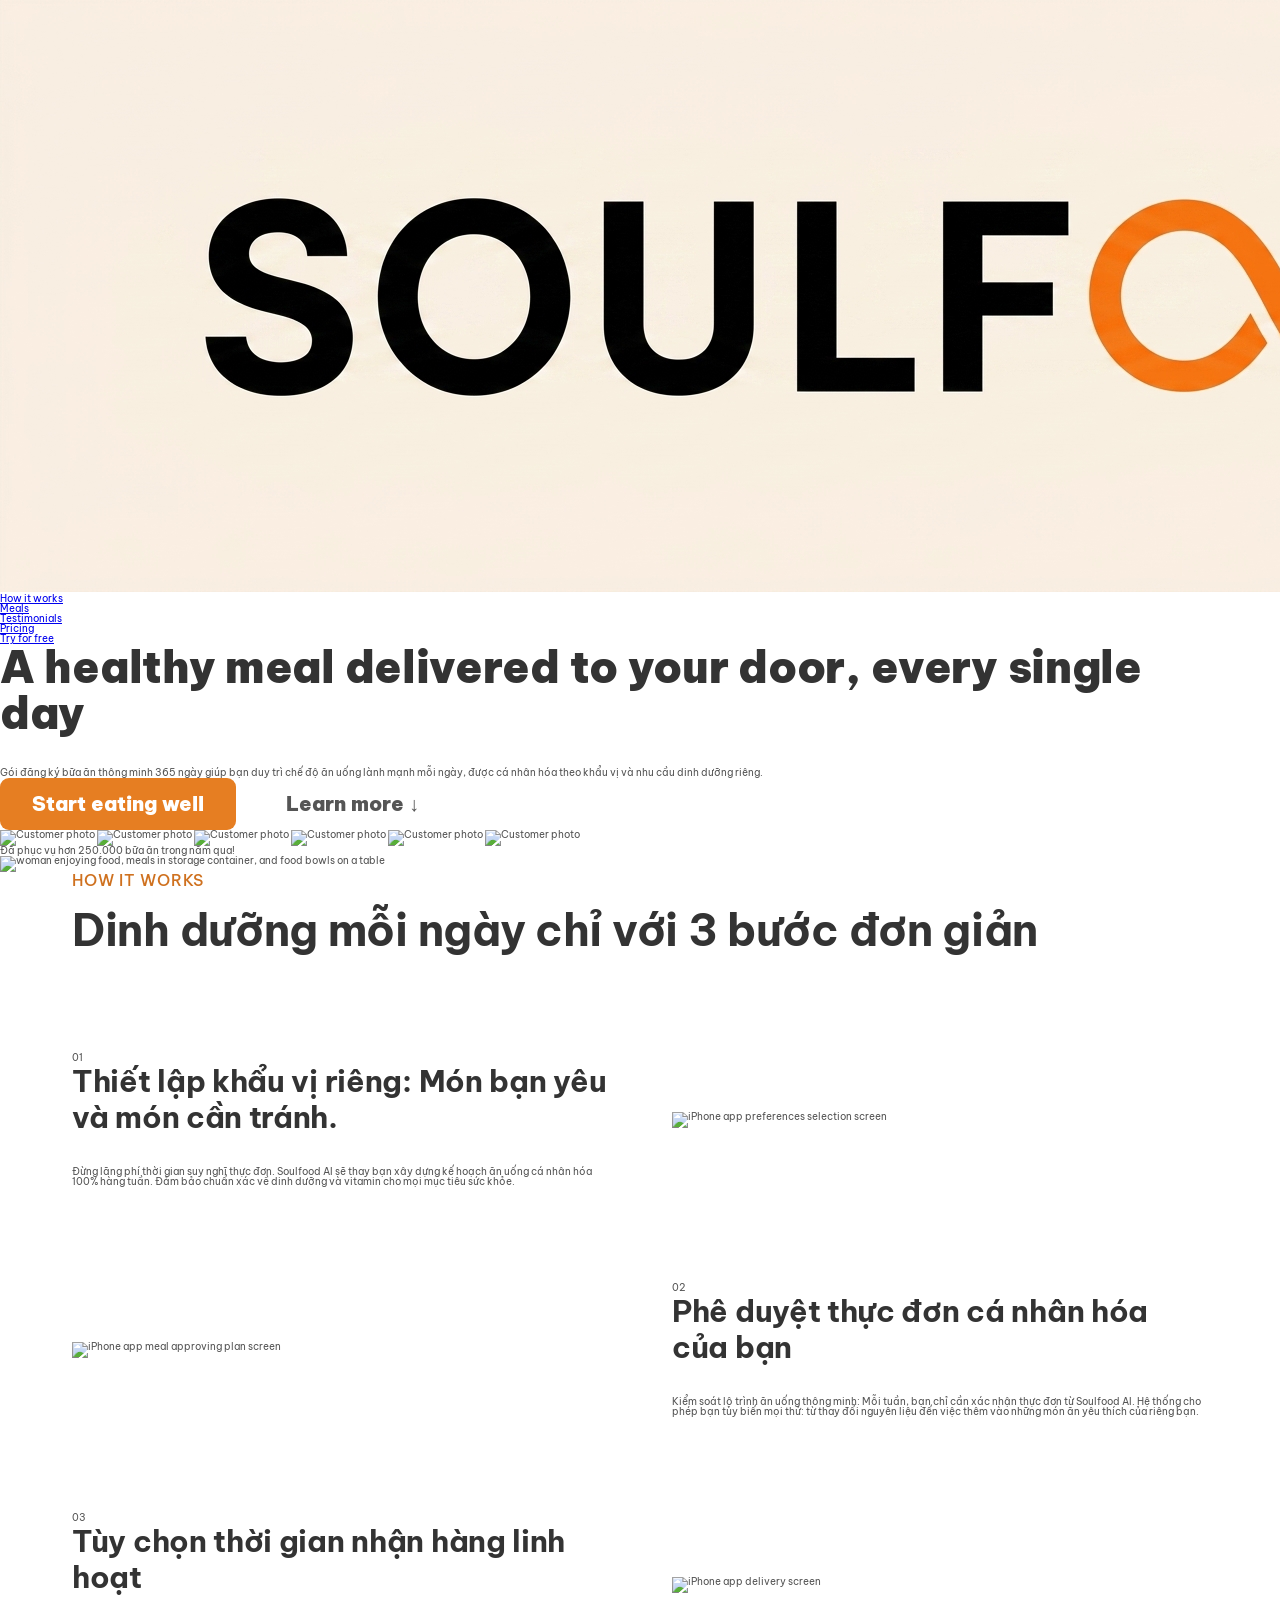
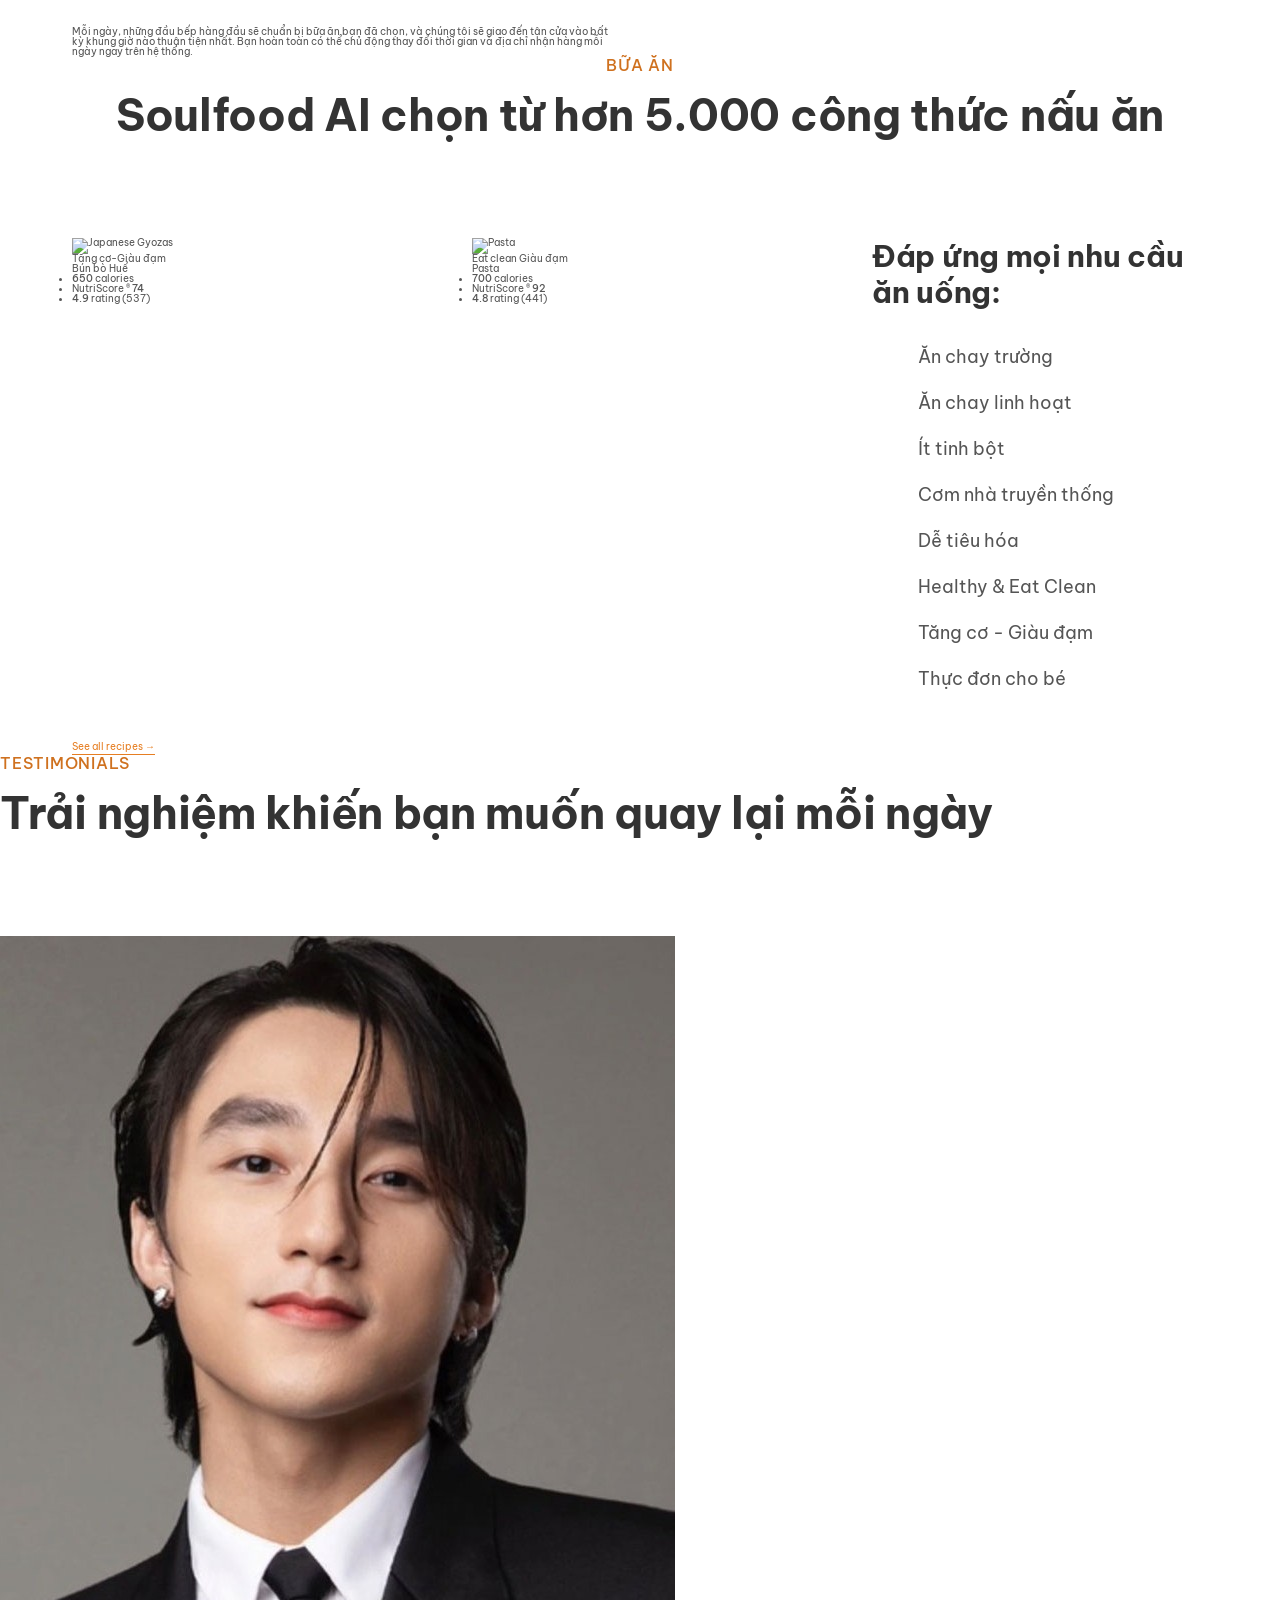
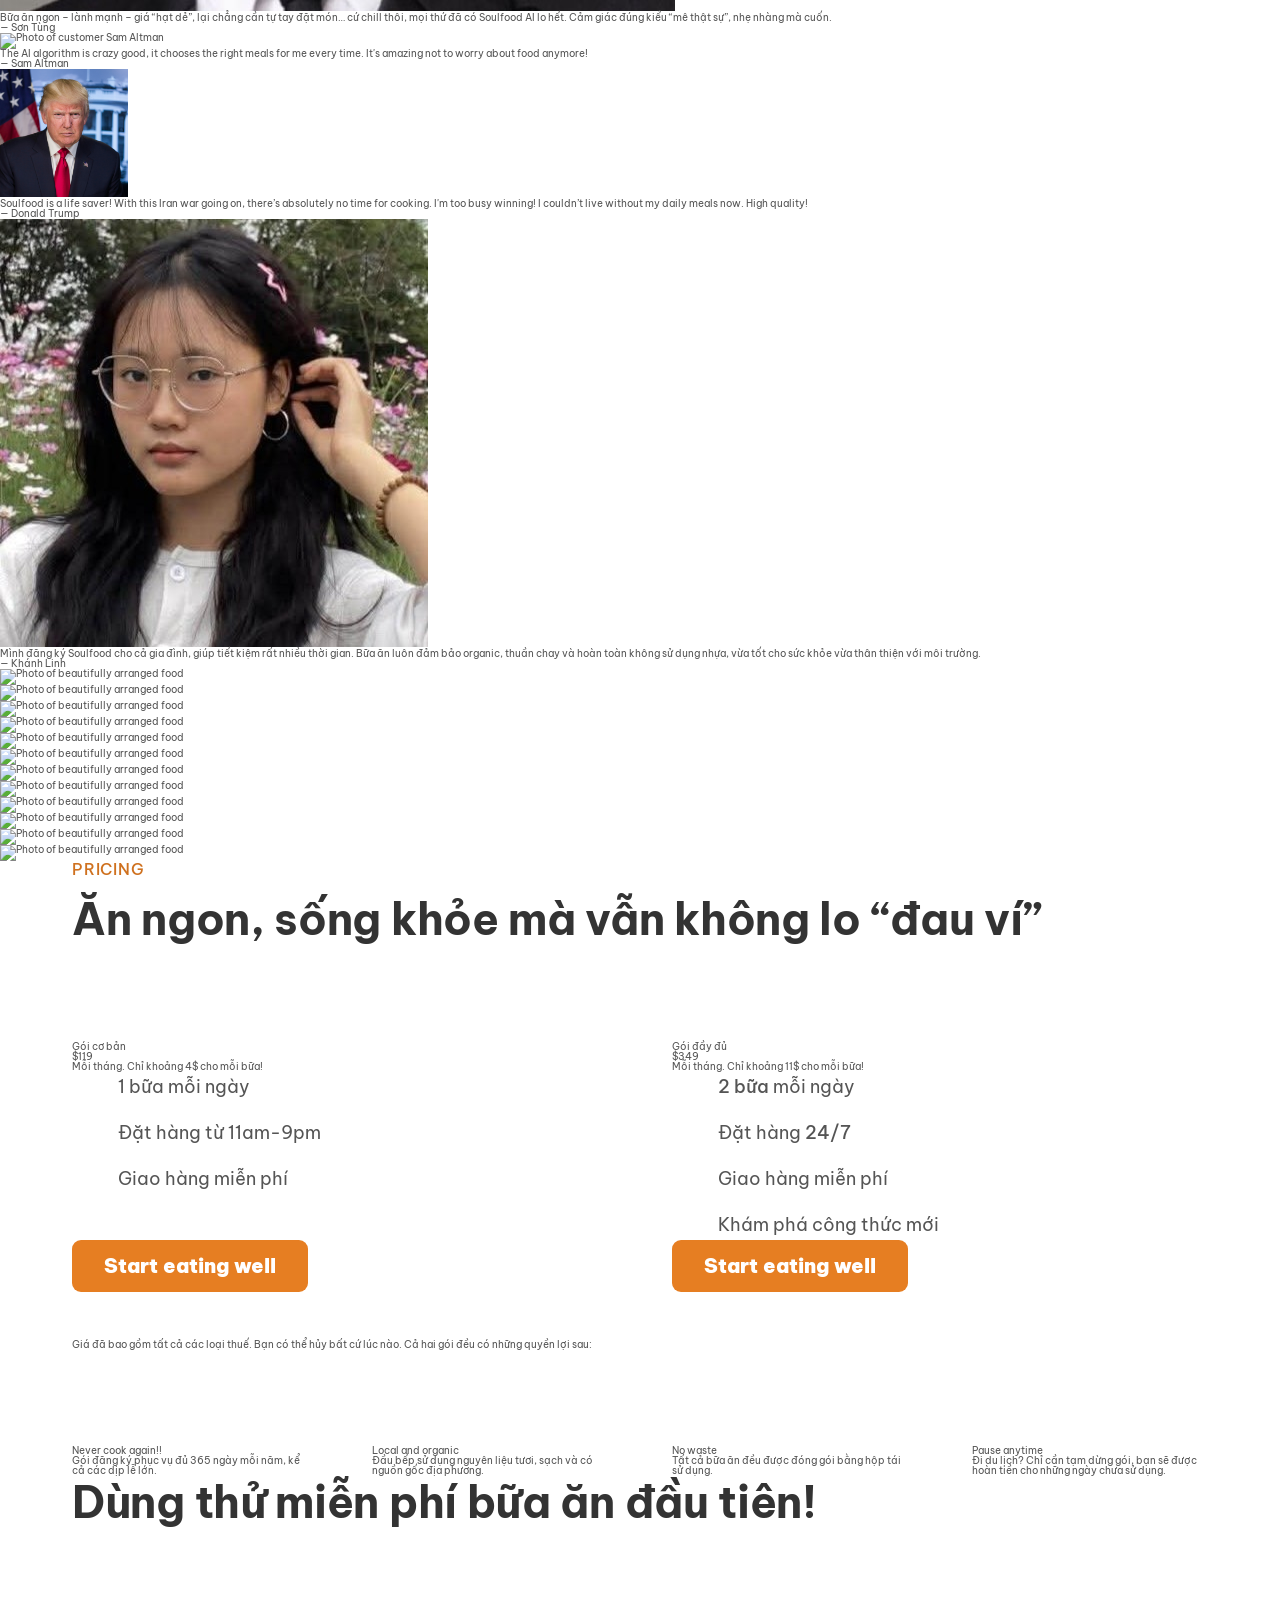
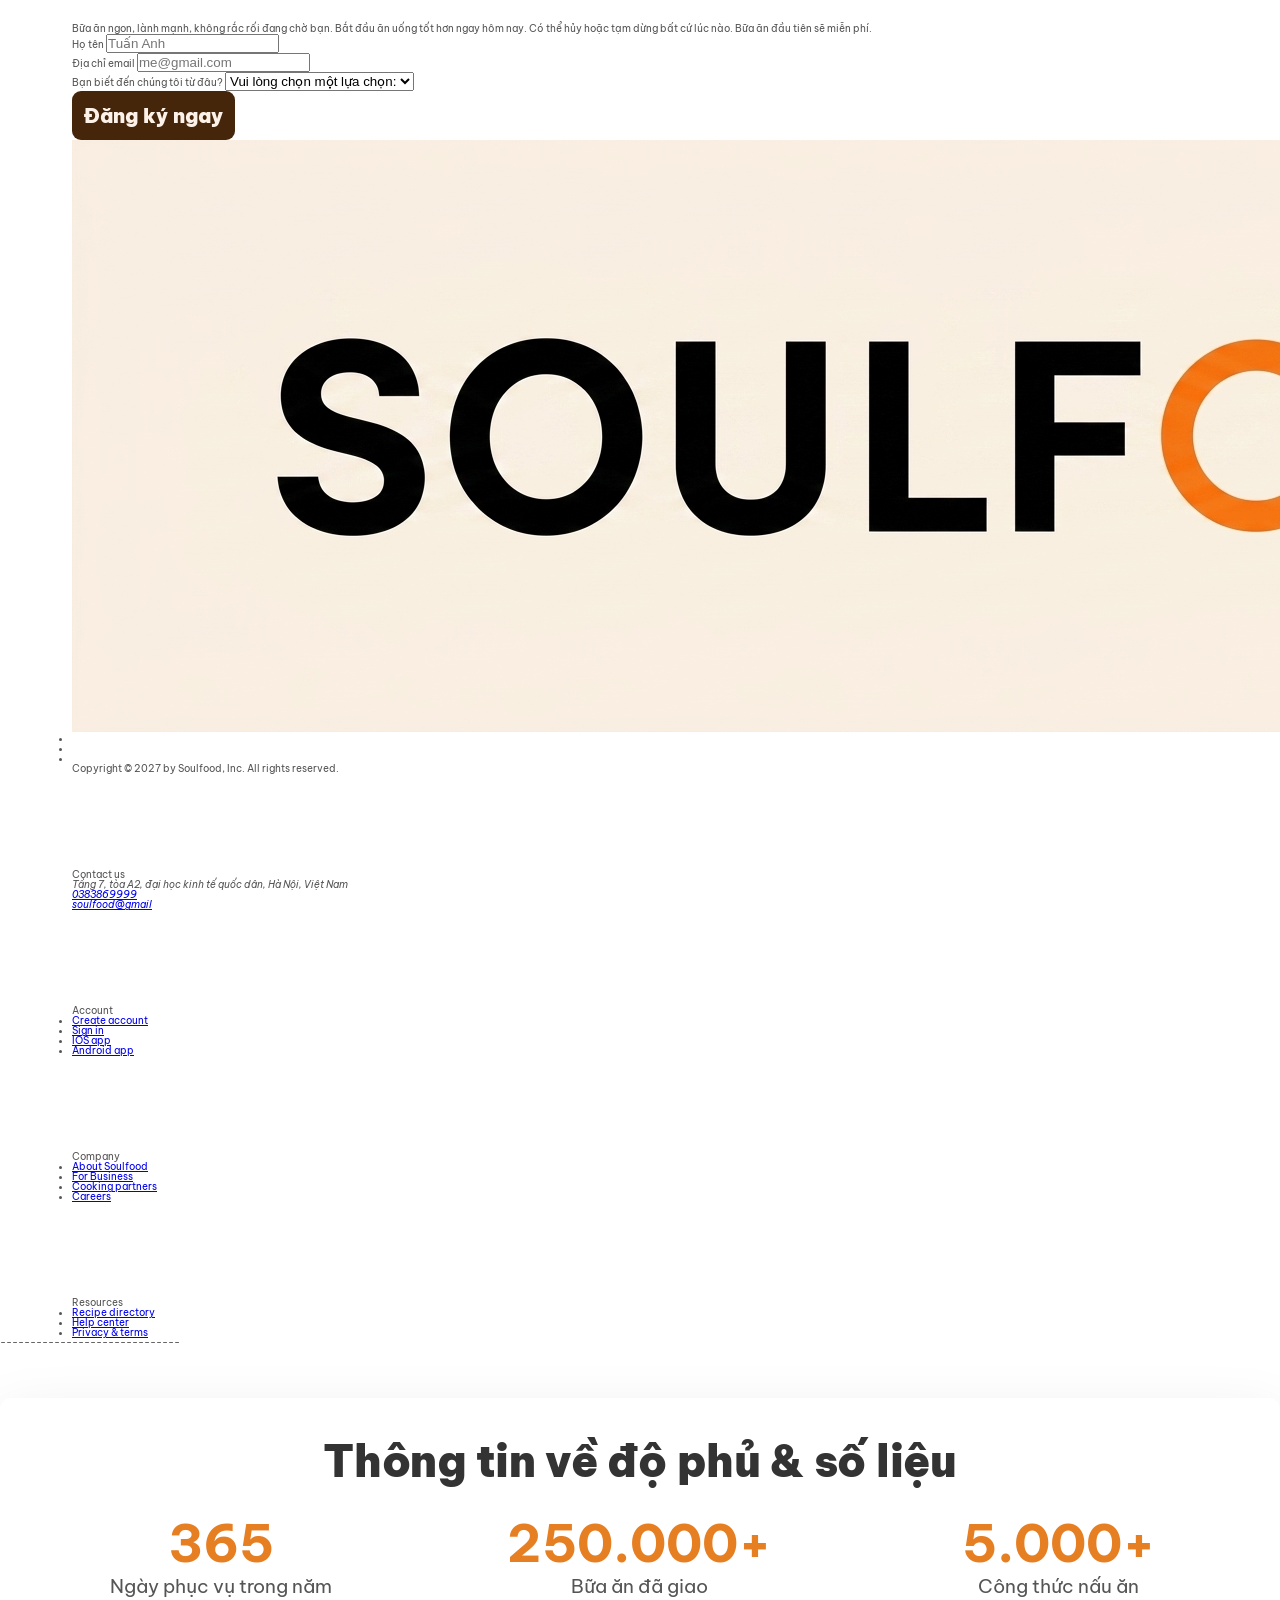
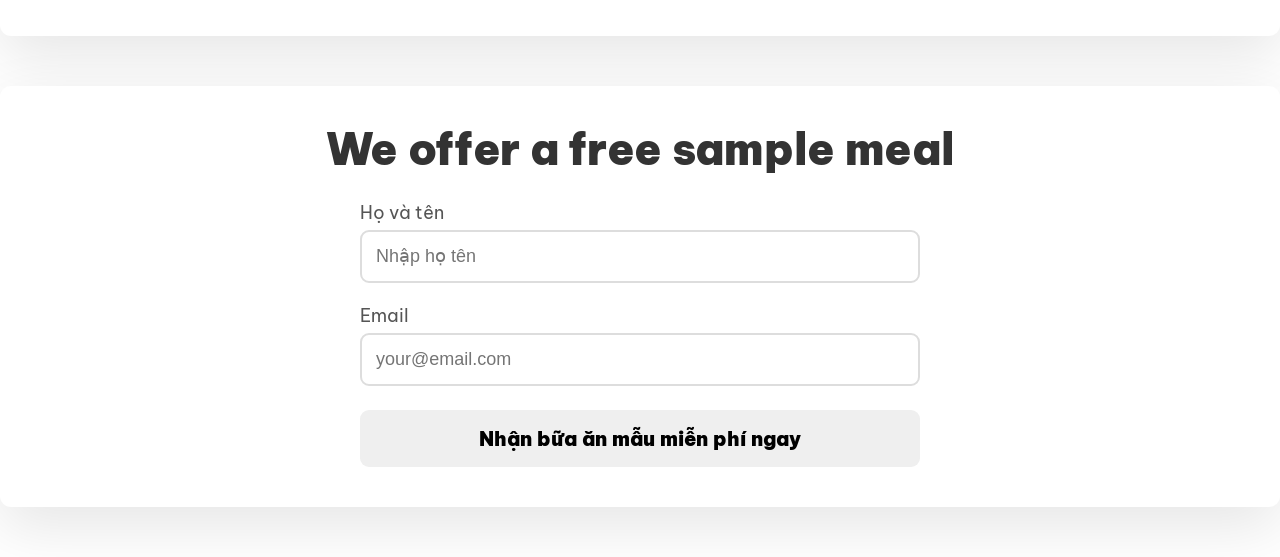
==== index.html @ 797ce605 "chỉnh lại" ====
<!doctype html>
<html lang="vi">
  <head>
    <meta charset="UTF-8" />
    <meta http-equiv="X-UA-Compatible" content="IE=edge" />
    <meta
      name="description"
      content="Soulfood is an AI-powered food subscription that will make you eat healthy again, 365 days per year. It's tailored to your personal tastes and nutritional needs."
    />
    <!-- Always include this line of code!!! -->
    <meta name="viewport" content="width=device-width, initial-scale=1.0" />
    <link rel="icon" href="img/favicon.png" />
    <link rel="apple-touch-icon" href="img/apple-touch-icon.png" />
    <link rel="manifest" href="manifest.webmanifest" />
    <link rel="preconnect" href="https://fonts.gstatic.com" />
    <link
      href="https://fonts.googleapis.com/css2?family=Be+Vietnam+Pro:wght@400;500;600;700&display=swap"
      rel="stylesheet"
    />
    <link rel="stylesheet" href="css/style.css" />
    <link rel="stylesheet" href="css/general.css" />
    <link rel="stylesheet" href="css/queries.css" />
    <script
      type="module"
      src="https://unpkg.com/ionicons@5.4.0/dist/ionicons/ionicons.esm.js"
    ></script>
    <script
      nomodule=""
      src="https://unpkg.com/ionicons@5.4.0/dist/ionicons/ionicons.js"
    ></script>
    <script
      defer
      src="https://unpkg.com/smoothscroll-polyfill@0.4.4/dist/smoothscroll.min.js"
    ></script>
    <script defer src="js/script.js"></script>
    <title>SoulFood</title>
  </head>
  <body>
    <header class="header">
      <a href="#">
        <img class="logo" alt="Soulfood logo" src="img/soulfood.png" />
      </a>
      <nav class="main-nav">
        <ul class="main-nav-list">
          <li><a class="main-nav-link" href="#how">How it works</a></li>
          <li><a class="main-nav-link" href="#meals">Meals</a></li>
          <li>
            <a class="main-nav-link" href="#testimonials">Testimonials</a>
          </li>
          <li><a class="main-nav-link" href="#pricing">Pricing</a></li>
          <li><a class="main-nav-link nav-cta" href="#cta">Try for free</a></li>
        </ul>
      </nav>
      <button class="btn-mobile-nav">
        <ion-icon class="icon-mobile-nav" name="menu-outline"></ion-icon>
        <ion-icon class="icon-mobile-nav" name="close-outline"></ion-icon>
      </button>
    </header>
    <main>
      <section class="section-hero">
        <div class="hero">
          <div class="hero-text-box">
            <h1 class="heading-primary">
              A healthy meal delivered to your door, every single day
            </h1>
            <p class="hero-description">
              Gói đăng ký bữa ăn thông minh 365 ngày giúp bạn duy trì chế độ ăn
              uống lành mạnh mỗi ngày, được cá nhân hóa theo khẩu vị và nhu cầu
              dinh dưỡng riêng.
            </p>
            <a href="#cta" class="btn btn--full margin-right-sm"
              >Start eating well</a
            >
            <a href="#how" class="btn btn--outline">Learn more &darr;</a>
            <div class="delivered-meals">
              <div class="delivered-imgs">
                <img src="img/customers/customer-1.jpg" alt="Customer photo" />
                <img src="img/customers/customer-2.jpg" alt="Customer photo" />
                <img src="img/customers/customer-3.jpg" alt="Customer photo" />
                <img src="img/customers/customer-4.jpg" alt="Customer photo" />
                <img src="img/customers/customer-5.jpg" alt="Customer photo" />
                <img src="img/customers/customer-6.jpg" alt="Customer photo" />
              </div>
              <p class="delivered-text">
                Đã phục vụ hơn <span>250.000</span> bữa ăn trong năm qua!
              </p>
            </div>
          </div>
          <div class="hero-image-box">
            <img
              src="img/hero.png"
              class="hero-img"
              alt="woman enjoying food, meals in storage container, and food bowls on a table"
            />
          </div>
        </div>
      </section>
      <section class="section-how" id="how">
        <div class="container">
          <span class="subheading">How it works</span>
          <h2 class="heading-secondary">
            Dinh dưỡng mỗi ngày chỉ với 3 bước đơn giản
          </h2>
        </div>
        <div class="container grid grid--2-cols grid--center-v">
          <!-- STEP 01 -->
          <div class="step-text-box">
            <p class="step-number">01</p>
            <h3 class="heading-tertiary">
              Thiết lập khẩu vị riêng: Món bạn yêu và món cần tránh.
            </h3>
            <p class="step-description">
              Đừng lãng phí thời gian suy nghĩ thực đơn. Soulfood AI sẽ thay bạn
              xây dựng kế hoạch ăn uống cá nhân hóa 100% hàng tuần. Đảm bảo
              chuẩn xác về dinh dưỡng và vitamin cho mọi mục tiêu sức khỏe.
            </p>
          </div>
          <div class="step-img-box">
            <img
              src="img/app/app-screen-1.png"
              class="step-img"
              alt="iPhone app
            preferences selection screen"
            />
          </div>
          <!-- STEP 02 -->
          <div class="step-img-box">
            <img
              src="img/app/app-screen-2.png"
              class="step-img"
              alt="iPhone app
            meal approving plan screen"
            />
          </div>
          <div class="step-text-box">
            <p class="step-number">02</p>
            <h3 class="heading-tertiary">
              Phê duyệt thực đơn cá nhân hóa của bạn
            </h3>
            <p class="step-description">
              Kiểm soát lộ trình ăn uống thông minh: Mỗi tuần, bạn chỉ cần xác
              nhận thực đơn từ Soulfood AI. Hệ thống cho phép bạn tùy biến mọi
              thứ: từ thay đổi nguyên liệu đến việc thêm vào những món ăn yêu
              thích của riêng bạn.
            </p>
          </div>
          <!-- STEP 03 -->
          <div class="step-text-box">
            <p class="step-number">03</p>
            <h3 class="heading-tertiary">
              Tùy chọn thời gian nhận hàng linh hoạt
            </h3>
            <p class="step-description">
              Mỗi ngày, những đầu bếp hàng đầu sẽ chuẩn bị bữa ăn bạn đã chọn,
              và chúng tôi sẽ giao đến tận cửa vào bất kỳ khung giờ nào thuận
              tiện nhất. Bạn hoàn toàn có thể chủ động thay đổi thời gian và địa
              chỉ nhận hàng mỗi ngày ngay trên hệ thống.
            </p>
          </div>
          <div class="step-img-box">
            <img
              src="img/app/app-screen-3.png"
              class="step-img"
              alt="iPhone app
            delivery screen"
            />
          </div>
        </div>
      </section>
      <section class="section-meals" id="meals">
        <div class="container center-text">
          <span class="subheading">Bữa ăn</span>
          <h2 class="heading-secondary">
            Soulfood AI chọn từ hơn 5.000 công thức nấu ăn
          </h2>
        </div>
        <div class="container grid grid--3-cols margin-bottom-md">
          <div class="meal">
            <img
              src="img/meals/meal-1.jpg"
              class="meal-img"
              alt="Japanese Gyozas"
              width="700"
            />
            <div class="meal-content">
              <div class="meal-tags">
                <span class="tag tag--vegetarian">Tăng cơ-Giàu đạm</span>
              </div>
              <p class="meal-title">Bún bò Huế</p>
              <ul class="meal-attributes">
                <li class="meal-attribute">
                  <ion-icon class="meal-icon" name="flame-outline"></ion-icon>
                  <span><strong>650</strong> calories</span>
                </li>
                <li class="meal-attribute">
                  <ion-icon
                    class="meal-icon"
                    name="restaurant-outline"
                  ></ion-icon>
                  <span>NutriScore &reg; <strong>74</strong></span>
                </li>
                <li class="meal-attribute">
                  <ion-icon class="meal-icon" name="star-outline"></ion-icon>
                  <span><strong>4.9</strong> rating (537)</span>
                </li>
              </ul>
            </div>
          </div>
          <div class="meal">
            <img src="img/meals/meal-2.jpg" class="meal-img" alt="Pasta" />
            <div class="meal-content">
              <div class="meal-tags">
                <span class="tag tag--vegan">Eat clean</span>
                <span class="tag tag--paleo">Giàu đạm</span>
              </div>
              <p class="meal-title">Pasta</p>
              <ul class="meal-attributes">
                <li class="meal-attribute">
                  <ion-icon class="meal-icon" name="flame-outline"></ion-icon>
                  <span><strong>700</strong> calories</span>
                </li>
                <li class="meal-attribute">
                  <ion-icon
                    class="meal-icon"
                    name="restaurant-outline"
                  ></ion-icon>
                  <span>NutriScore &reg; <strong>92</strong></span>
                </li>
                <li class="meal-attribute">
                  <ion-icon class="meal-icon" name="star-outline"></ion-icon>
                  <span><strong>4.8</strong> rating (441)</span>
                </li>
              </ul>
            </div>
          </div>
          <div class="diets">
            <h3 class="heading-tertiary">Đáp ứng mọi nhu cầu ăn uống:</h3>
            <ul class="list">
              <li class="list-item">
                <ion-icon class="list-icon" name="checkmark-outline"></ion-icon>
                <span>Ăn chay trường</span>
              </li>
              <li class="list-item">
                <ion-icon class="list-icon" name="checkmark-outline"></ion-icon>
                <span>Ăn chay linh hoạt</span>
              </li>
              <li class="list-item">
                <ion-icon class="list-icon" name="checkmark-outline"></ion-icon>
                <span>Ít tinh bột</span>
              </li>
              <li class="list-item">
                <ion-icon class="list-icon" name="checkmark-outline"></ion-icon>
                <span>Cơm nhà truyền thống</span>
              </li>
              <li class="list-item">
                <ion-icon class="list-icon" name="checkmark-outline"></ion-icon>
                <span>Dễ tiêu hóa</span>
              </li>
              <li class="list-item">
                <ion-icon class="list-icon" name="checkmark-outline"></ion-icon>
                <span>Healthy & Eat Clean</span>
              </li>
              <li class="list-item">
                <ion-icon class="list-icon" name="checkmark-outline"></ion-icon>
                <span>Tăng cơ - Giàu đạm</span>
              </li>
              <li class="list-item">
                <ion-icon class="list-icon" name="checkmark-outline"></ion-icon>
                <span>Thực đơn cho bé</span>
              </li>
            </ul>
          </div>
        </div>
        <div class="container all-recipes">
          <a href="#" class="link">See all recipes &rarr;</a>
        </div>
      </section>
      <section class="section-testimonials" id="testimonials">
        <div class="testimonials-container">
          <span class="subheading">Testimonials</span>
          <h2 class="heading-secondary">
            Trải nghiệm khiến bạn muốn quay lại mỗi ngày
          </h2>
          <div class="testimonials">
            <figure class="testimonial">
              <img
                class="testimonial-img"
                alt="Photo of customer Son Tung"
                src="img/customers/sontung.jpg"
              />
              <blockquote class="testimonial-text">
                Bữa ăn ngon – lành mạnh – giá “hạt dẻ”, lại chẳng cần tự tay đặt
                món… cứ chill thôi, mọi thứ đã có Soulfood AI lo hết. Cảm giác
                đúng kiểu “mê thật sự”, nhẹ nhàng mà cuốn.
              </blockquote>
              <p class="testimonial-name">&mdash; Sơn Tùng</p>
            </figure>
            <figure class="testimonial">
              <img
                class="testimonial-img"
                alt="Photo of customer Sam Altman"
                src="img/customers/sam.jpg"
              />
              <blockquote class="testimonial-text">
                The AI algorithm is crazy good, it chooses the right meals for
                me every time. It's amazing not to worry about food anymore!
              </blockquote>
              <p class="testimonial-name">&mdash; Sam Altman</p>
            </figure>
            <figure class="testimonial">
              <img
                class="testimonial-img"
                alt="Photo of customer Donald Trump"
                src="img/customers/trump.jpg"
                width="128"
              />
              <blockquote class="testimonial-text">
                Soulfood is a life saver! With this Iran war going on, there’s
                absolutely no time for cooking. I'm too busy winning! I couldn’t
                live without my daily meals now. High quality!
              </blockquote>
              <p class="testimonial-name">&mdash; Donald Trump</p>
            </figure>
            <figure class="testimonial">
              <img
                class="testimonial-img"
                alt="Photo of customer Khanh Linh"
                src="img/customers/khanhlinh.jpg"
              />
              <blockquote class="testimonial-text">
                Mình đăng ký Soulfood cho cả gia đình, giúp tiết kiệm rất nhiều
                thời gian. Bữa ăn luôn đảm bảo organic, thuần chay và hoàn toàn
                không sử dụng nhựa, vừa tốt cho sức khỏe vừa thân thiện với môi
                trường.
              </blockquote>
              <p class="testimonial-name">&mdash; Khánh Linh</p>
            </figure>
          </div>
        </div>
        <div class="gallery">
          <figure class="gallery-item">
            <img
              src="img/gallery/gallery-1.jpg"
              alt="Photo of beautifully
            arranged food"
            />
            <!-- <figcaption>Caption</figcaption> -->
          </figure>
          <figure class="gallery-item">
            <img
              src="img/gallery/gallery-2.jpg"
              alt="Photo of beautifully
            arranged food"
            />
          </figure>
          <figure class="gallery-item">
            <img
              src="img/gallery/gallery-3.jpg"
              alt="Photo of beautifully
            arranged food"
            />
          </figure>
          <figure class="gallery-item">
            <img
              src="img/gallery/gallery-4.jpg"
              alt="Photo of beautifully
            arranged food"
            />
          </figure>
          <figure class="gallery-item">
            <img
              src="img/gallery/gallery-5.jpg"
              alt="Photo of beautifully
            arranged food"
            />
          </figure>
          <figure class="gallery-item">
            <img
              src="img/gallery/gallery-6.jpg"
              alt="Photo of beautifully
            arranged food"
            />
          </figure>
          <figure class="gallery-item">
            <img
              src="img/gallery/gallery-7.jpg"
              alt="Photo of beautifully
            arranged food"
            />
          </figure>
          <figure class="gallery-item">
            <img
              src="img/gallery/gallery-8.jpg"
              alt="Photo of beautifully
            arranged food"
            />
          </figure>
          <figure class="gallery-item">
            <img
              src="img/gallery/gallery-9.jpg"
              alt="Photo of beautifully
            arranged food"
            />
          </figure>
          <figure class="gallery-item">
            <img
              src="img/gallery/gallery-10.jpg"
              alt="Photo of beautifully
            arranged food"
            />
          </figure>
          <figure class="gallery-item">
            <img
              src="img/gallery/gallery-11.jpg"
              alt="Photo of beautifully
            arranged food"
            />
          </figure>
          <figure class="gallery-item">
            <img
              src="img/gallery/gallery-12.jpg"
              alt="Photo of beautifully
            arranged food"
            />
          </figure>
        </div>
      </section>
      <section class="section-pricing" id="pricing">
        <div class="container">
          <span class="subheading">Pricing</span>
          <h2 class="heading-secondary">
            Ăn ngon, sống khỏe mà vẫn không lo “đau ví”
          </h2>
        </div>
        <div class="container grid grid--2-cols margin-bottom-md">
          <div class="pricing-plan pricing-plan--starter">
            <header class="plan-header">
              <p class="plan-name">Gói cơ bản</p>
              <p class="plan-price"><span>$</span>119</p>
              <p class="plan-text">Mỗi tháng. Chỉ khoảng 4$ cho mỗi bữa!</p>
            </header>
            <ul class="list">
              <li class="list-item">
                <ion-icon class="list-icon" name="checkmark-outline"></ion-icon>
                <span>1 bữa mỗi ngày</span>
              </li>
              <li class="list-item">
                <ion-icon class="list-icon" name="checkmark-outline"></ion-icon>
                <span>Đặt hàng từ 11am-9pm </span>
              </li>
              <li class="list-item">
                <ion-icon class="list-icon" name="checkmark-outline"></ion-icon>
                <span>Giao hàng miễn phí</span>
              </li>
              <li class="list-item">
                <ion-icon class="list-icon" name="close-outline"></ion-icon>
              </li>
            </ul>
            <div class="plan-sing-up">
              <a href="javascript:void(0)" class="btn btn--full btn-pricing">Start eating well</a>
            </div>
          </div>
          <div class="pricing-plan pricing-plan--complete">
            <header class="plan-header">
              <p class="plan-name">Gói đầy đủ</p>
              <p class="plan-price"><span>$</span>349</p>
              <p class="plan-text">Mỗi tháng. Chỉ khoảng 11$ cho mỗi bữa!</p>
            </header>
            <ul class="list">
              <li class="list-item">
                <ion-icon class="list-icon" name="checkmark-outline"></ion-icon>
                <span><strong>2 bữa</strong> mỗi ngày</span>
              </li>
              <li class="list-item">
                <ion-icon class="list-icon" name="checkmark-outline"></ion-icon>
                <span>Đặt hàng <strong>24/7</strong></span>
              </li>
              <li class="list-item">
                <ion-icon class="list-icon" name="checkmark-outline"></ion-icon>
                <span>Giao hàng miễn phí</span>
              </li>
              <li class="list-item">
                <ion-icon class="list-icon" name="checkmark-outline"></ion-icon>
                <span>Khám phá công thức mới</span>
              </li>
            </ul>
            <div class="plan-sing-up">
              <a href="javascript:void(0)"class="btn btn--full btn-pricing">Start eating well</a>
            </div>
          </div>
        </div>
        <div class="container grid">
          <aside class="plan-details">
            Giá đã bao gồm tất cả các loại thuế. Bạn có thể hủy bất cứ lúc nào.
            Cả hai gói đều có những quyền lợi sau:
          </aside>
        </div>
        <div class="container grid grid--4-cols">
          <div class="feature">
            <ion-icon class="feature-icon" name="infinite-outline"></ion-icon>
            <p class="feature-title">Never cook again!!</p>
            <p class="feature-text">
              Gói đăng ký phục vụ đủ 365 ngày mỗi năm, kể cả các dịp lễ lớn.
            </p>
          </div>
          <div class="feature">
            <ion-icon class="feature-icon" name="nutrition-outline"></ion-icon>
            <p class="feature-title">Local and organic</p>
            <p class="feature-text">
              Đầu bếp sử dụng nguyên liệu tươi, sạch và có nguồn gốc địa phương.
            </p>
          </div>
          <div class="feature">
            <ion-icon class="feature-icon" name="leaf-outline"></ion-icon>
            <p class="feature-title">No waste</p>
            <p class="feature-text">
              Tất cả bữa ăn đều được đóng gói bằng hộp tái sử dụng.
            </p>
          </div>
          <div class="feature">
            <ion-icon class="feature-icon" name="pause-outline"></ion-icon>
            <p class="feature-title">Pause anytime</p>
            <p class="feature-text">
              Đi du lịch? Chỉ cần tạm dừng gói, bạn sẽ được hoàn tiền cho những
              ngày chưa sử dụng.
            </p>
          </div>
        </div>
      </section>


<div id="pricingModal" class="p-modal-wrapper">
    <div class="p-modal-box">
        <span id="closeModal" class="p-close-btn">&times;</span>
        
        <div class="p-header">
            <h2>Đăng ký hội viên</h2>
            <p>Khởi đầu lối sống lành mạnh cùng SoulFood</p>
        </div>
        <div class="p-scroll-body">
            <form id="pricingForm" class="p-form">
                <div class="p-form-group">
                    <label>Gói dịch vụ đã chọn</label>
                    <input type="text" id="selectedPlan" readonly class="p-input-readonly">
                </div>
                <div class="p-form-group">
                    <label>Họ và tên</label>
                    <input type="text" id="p-name" placeholder="Name" required class="white-input">
                </div>
                <div class="p-form-group">
                    <label>Số điện thoại</label>
                    <input type="tel" id="p-phone" placeholder="09xxxxxxxx" required class="white-input">
                </div>
                <div class="p-form-group">
                    <label>Địa chỉ Email</label>
                    <input type="email" id="sample-email" placeholder="me@gmail.com" required class="white-input">
                </div>
                <div class="p-form-group">
                    <label>Ghi chú yêu cầu</label>
                    <textarea id="p-note" rows="2" placeholder="..." class="white-input"></textarea>
                </div>
                <button type="submit" class="btn-submit">Xác nhận đăng ký ngay</button>
            </form>
        </div>
    </div>
    <style>
        .p-modal-wrapper {
            display: none; 
            position: fixed;
            top: 0; left: 0;
            width: 100%; height: 100%;
            background: rgba(0, 0, 0, 0.7);
            backdrop-filter: blur(10px);
            z-index: 1000000;
            display: none; 
            align-items: center; 
            justify-content: center;
        }
        .p-modal-box {
            background-color: #fdf2e9;
            width: 95%;
            max-width: 500px; 
            max-height: 90vh;
            border-radius: 20px;
            box-shadow: 0 40px 80px rgba(0,0,0,0.5);
            position: relative;
            display: flex;
            flex-direction: column;
            overflow: hidden;
            margin: auto;
        }
        .p-header {
            background-color: #e67e22;
            padding: 2.5rem;
            text-align: center;
            color: #fff;
            flex-shrink: 0;
        }
        .p-header h2 { font-size: 2.4rem; color: #fff; margin-bottom: 0.5rem; }
        .p-scroll-body {
            padding: 2.5rem 3.5rem;
            overflow-y: auto;
            flex-grow: 1;
        }
        .p-form-group { 
            display: flex; 
            flex-direction: column; 
            margin-bottom: 2rem; 
        }
        .p-form-group label {
font-size: 1.4rem; 
            font-weight: 700; 
            margin-bottom: 0.8rem; 
            color: #45260a; 
        }
        .white-input {
            padding: 1.3rem;
            background: #ffffff !important;
            border: 1px solid #ddd;
            border-radius: 10px;
            font-size: 1.6rem;
            color: #000 !important;
            width: 100%;
            font-family: inherit;
        }
        .p-input-readonly {
            background: #eee !important;
            color: #e67e22 !important;
            font-weight: 800;
            border: 2px dashed #e67e22 !important;
            text-align: center;
            padding: 1.2rem;
            border-radius: 10px;
        }
        .btn-submit {
            width: 100%;
            background-color: #45260a;
            color: #fff;
            padding: 1.8rem;
            border: none;
            border-radius: 10px;
            font-size: 1.8rem;
            font-weight: 700;
            cursor: pointer;
            margin-top: 1rem;
            transition: 0.3s;
        }
        .btn-submit:hover { background-color: #000; }
        .p-close-btn {
            position: absolute;
            top: 1.2rem; right: 1.5rem;
            font-size: 3rem; color: #fff;
            cursor: pointer; z-index: 100;
        }
        /* Tùy chỉnh thanh cuộn */
        .p-scroll-body::-webkit-scrollbar { width: 6px; }
        .p-scroll-body::-webkit-scrollbar-thumb { background: #e67e22; border-radius: 10px; }
    </style>
</div>
      <section class="section-cta" id="cta">
        <div class="container">
          <div class="cta">
            <div class="cta-text-box">
              <h2 class="heading-secondary">
                Dùng thử miễn phí bữa ăn đầu tiên!
              </h2>
              <p class="cta-text">
                Bữa ăn ngon, lành mạnh, không rắc rối đang chờ bạn. Bắt đầu ăn
                uống tốt hơn ngay hôm nay. Có thể hủy hoặc tạm dừng bất cứ lúc
                nào. Bữa ăn đầu tiên sẽ miễn phí.
              </p>
              <form class="cta-form" name="sign-up" netlify>
                <div>
                  <label for="full-name">Họ tên</label>
                  <input
                    id="full-name"
                    type="text"
                    placeholder="Tuấn Anh"
                    required
                  />
                </div>
                <div>
                  <label for="email">Địa chỉ email</label>
                  <input
                    id="email"
                    type="email"
                    placeholder="me@gmail.com"
                    required
                  />
                </div>
                <div>
                  <label for="select-where"
                    >Bạn biết đến chúng tôi từ đâu?</label
                  >
                  <select id="select-where" required>
                    <option value="">Vui lòng chọn một lựa chọn:</option>
                    <option value="friends">Bạn bè và người thân</option>
                    <option value="youtube">YouTube video</option>
                    <option value="podcast">Podcast</option>
                    <option value="ad">Facebook ads</option>
                    <option value="others">Khác</option>
                  </select>
                </div>
                <button class="btn btn--form">Đăng ký ngay</button>
                <!-- <input type="checkbox" />
                <input type="number" /> -->
              </form>
            </div>
            <div
              class="cta-img-box"
              role="img"
              aria-label="Woman enjoying food"
            ></div>
          </div>
        </div>
      </section>
    </main>
    <footer class="footer">
      <div class="container grid grid--footer">
        <div class="logo-col">
          <a href="#" class="footer-logo">
            <img class="logo" alt="Soulfood logo" src="img/soulfood.png" />
          </a>
          <ul class="social-links">
            <li>
              <a class="footer-link" href="#"
                ><ion-icon class="social-icon" name="logo-instagram"></ion-icon
              ></a>
            </li>
            <li>
              <a class="footer-link" href="#"
                ><ion-icon class="social-icon" name="logo-facebook"></ion-icon
              ></a>
            </li>
            <li>
              <a class="footer-link" href="#"
                ><ion-icon class="social-icon" name="logo-twitter"></ion-icon
              ></a>
            </li>
          </ul>
          <p class="copyright">
            Copyright &copy; 2027 by Soulfood, Inc. All rights reserved.
          </p>
        </div>
        <div class="address-col">
          <p class="footer-heading">Contact us</p>
          <address class="contacts">
            <p class="address">
              Tầng 7, tòa A2, đại học kinh tế quốc dân, Hà Nội, Việt Nam
            </p>
            <p>
              <a class="footer-link" href="tel:0383869999">0383869999</a><br />
              <a class="footer-link" href="mailto:soulfood@gmail.com"
                >soulfood@gmail</a
              >
            </p>
          </address>
        </div>
        <nav class="nav-col">
          <p class="footer-heading">Account</p>
          <ul class="footer-nav">
            <li><a class="footer-link" href="#">Create account</a></li>
            <li><a class="footer-link" href="#">Sign in</a></li>
            <li><a class="footer-link" href="#">IOS app</a></li>
            <li><a class="footer-link" href="#">Android app</a></li>
          </ul>
        </nav>
        <nav class="nav-col">
          <p class="footer-heading">Company</p>
          <ul class="footer-nav">
            <li><a class="footer-link" href="#">About Soulfood</a></li>
            <li><a class="footer-link" href="#">For Business</a></li>
            <li><a class="footer-link" href="#">Cooking partners</a></li>
            <li><a class="footer-link" href="#">Careers</a></li>
          </ul>
        </nav>
        <nav class="nav-col">
          <p class="footer-heading">Resources</p>
          <ul class="footer-nav">
            <li><a class="footer-link" href="#">Recipe directory </a></li>
            <li><a class="footer-link" href="#">Help center</a></li>
            <li><a class="footer-link" href="#">Privacy & terms</a></li>
          </ul>
        </nav>
      </div>
    </footer>
    ------------------------------
    <!-- RESPONSIVE  -->
<style>
    .btn-mobile-nav {
        display: none;
        font-size: 3.6rem;
        background: none;
        border: none;
        cursor: pointer;
        color: #333;
        padding: 0.5rem;
    }
    /* Tablet */
    @media (max-width: 1024px) {
        .hero, .step {
            grid-template-columns: 1fr;
            text-align: center;
            gap: 4.8rem;
        }
    }
    /* Điện thoại */
    @media (max-width: 768px) {
        html { font-size: 54%; }
        
        .header {
            height: 7.2rem;
            padding: 0 2rem;
        }
        
        .main-nav-list {
            position: fixed;
            top: 7.2rem;
            left: 100%;
            width: 100%;
            height: calc(100vh - 7.2rem);
            background-color: #fdf2e9;
            flex-direction: column;
            justify-content: center;
            align-items: center;
            gap: 6rem;
            transition: all 0.4s ease;
            box-shadow: 0 10px 30px rgba(0,0,0,0.15);
            z-index: 999;
        }
        
        .main-nav-list.open {
            left: 0;
        }
        
        .btn-mobile-nav {
            display: block;
        }
        
        .heading-primary {
            font-size: 3.6rem;
            line-height: 1.1;
        }
        
        section {
            padding: 6rem 0;
        }
        
        .container {
            padding: 0 2rem;
        }
        
        .meal-grid, .pricing-grid, .testimonial-grid {
            grid-template-columns: 1fr;
            gap: 2.4rem;
        }
        
        .gallery {
            grid-template-columns: repeat(auto-fit, minmax(18rem, 1fr));
            gap: 1.2rem;
        }
    }
    /* Điện thoại màn nhỏ */
    @media (max-width: 480px) {
        .heading-primary {
            font-size: 3.2rem;
        }
        .btn {
            padding: 1.4rem 2.8rem;
            font-size: 1.8rem;
        }
    }
    /* Style module phụ */
    .module {
        background: #fff;
        padding: 4rem 2.4rem;
        border-radius: 11px;
        margin: 5rem auto;
        max-width: 100%;
        box-shadow: 0 2rem 6rem rgba(0,0,0,0.1);
    }
    .success-message {
        display: none;
        background: #51cf66;
        color: white;
        padding: 2rem;
        border-radius: 9px;
        margin-top: 2rem;
        text-align: center;
        font-size: 1.9rem;
    }
</style>
<!-- MODULE PHỤ 1: THÔNG TIN ĐỘ PHỦ & SỐ LIỆU -->
<section class="module">
    <h2 class="heading-primary" style="text-align:center;">Thông tin về độ phủ & số liệu</h2>
    <div style="display: grid; grid-template-columns: repeat(auto-fit, minmax(240px, 1fr)); gap: 2.4rem; text-align: center;">
        <div>
            <h3 style="font-size: 5.2rem; color: #e67e22; margin-bottom: 0.8rem;">365</h3>
            <p style="font-size: 1.9rem;">Ngày phục vụ trong năm</p>
        </div>
        <div>
<h3 style="font-size: 5.2rem; color: #e67e22; margin-bottom: 0.8rem;">250.000+</h3>
            <p style="font-size: 1.9rem;">Bữa ăn đã giao</p>
        </div>
        <div>
            <h3 style="font-size: 5.2rem; color: #e67e22; margin-bottom: 0.8rem;">5.000+</h3>
            <p style="font-size: 1.9rem;">Công thức nấu ăn</p>
        </div>
    </div>
</section>
<!-- MODULE PHỤ 2: FREE SAMPLE MEAL FORM -->
<section class="module">
    <h2 class="heading-primary" style="text-align:center;">We offer a free sample meal</h2>
    <form id="sampleForm" style="max-width: 560px; margin: 0 auto;">
        <div style="margin-bottom: 2.4rem;">
            <label style="display: block; margin-bottom: 0.8rem; font-size: 1.8rem;">Họ và tên</label>
            <input type="text" id="name" placeholder="Nhập họ tên" style="width: 100%; padding: 1.4rem; border: 2px solid #ddd; border-radius: 9px; font-size: 1.8rem;" required>
        </div>
        <div style="margin-bottom: 2.4rem;">
            <label style="display: block; margin-bottom: 0.8rem; font-size: 1.8rem;">Email</label>
            <input type="email" id="email" placeholder="your@email.com" style="width: 100%; padding: 1.4rem; border: 2px solid #ddd; border-radius: 9px; font-size: 1.8rem;" required>
        </div>
        <button type="submit" class="btn btn--full" style="width: 100%; padding: 1.6rem;">Nhận bữa ăn mẫu miễn phí ngay</button>
    </form>
    <div id="successMsg" class="success-message">
        Cảm ơn bạn! Bữa ăn mẫu đã được gửi về email thành công.
    </div>
</section>
<!-- JAVASCRIPT -->
<script>
    // JS cho Menu Mobile
    const mobileBtn = document.getElementById('mobile-btn');
    const navList = document.getElementById('main-nav');
    if (mobileBtn && navList) {
        mobileBtn.addEventListener('click', () => {
            navList.classList.toggle('open');
            mobileBtn.textContent = navList.classList.contains('open') ? '✕' : '☰';
        });
    }
    // JS cho Form
    const sampleForm = document.getElementById('sampleForm');
    const successMsg = document.getElementById('successMsg');
    if (sampleForm && successMsg) {
        sampleForm.addEventListener('submit', function(e) {
            e.preventDefault();
            sampleForm.style.display = 'none';
            successMsg.style.display = 'block';
            setTimeout(() => {
                sampleForm.reset();
                sampleForm.style.display = 'block';
                successMsg.style.display = 'none';
            }, 4000);
        });
    }
</script>
  </body>
</html>
---- css/general.css ----
/*
--- 01 TYPOGRAPHY SYSTEM

- Font sizes (px)
10 / 12 / 14 / 16 / 18 / 20 / 24 / 30 / 36 / 44 / 52 / 62 / 74 / 86 / 98

- Font weights
Default: 400
Medium: 500
Semi-bold: 600
Bold: 700

- Line heights
Default: 1
Small: 1.05
Medium: 1.2
Paragraph default: 1.6
Large: 1.8

- Letter spacing
-0.5px
0.75px

--- 02 COLORS

- Primary: #e67e22
- Tints:
#fdf2e9
#fae5d3
#eb984e

- Shades: 
#cf711f
#45260a

- Accents:
- Greys

#888
#767676 (lightest grey allowed on #fff)
#6f6f6f (lightest grey allowed on #fdf2e9)
#555
#333

--- 05 SHADOWS

0 2.4rem 4.8rem rgba(0, 0, 0, 0.075);

--- 06 BORDER-RADIUS

Default: 9px
Medium: 11px

--- 07 WHITESPACE

- Spacing system (px)
2 / 4 / 8 / 12 / 16 / 24 / 32 / 48 / 64 / 80 / 96 / 128
*/

* {
  padding: 0;
  margin: 0;
  box-sizing: border-box;
}

html {
  /* font-size: 10px; */

  /* 10px / 16px = 0.625 = 62.5% */
  /* Percentage of user's browser font-size setting */
  font-size: 62.5%;
  overflow-x: hidden;
}

body {
  font-family: "Be Vietnam Pro", sans-serif;
  line-height: 1;
  font-weight: 400;
  color: #555;

  /* Only works if there is nothing absolutely positioned in relation to body */
  overflow-x: hidden;
}

/**************************/
/* GENRAL REUSABLE COMPONENTS */
/**************************/

.container {
  /* 1140px */
  max-width: 120rem;
  padding: 0 3.2rem;
  margin: 0 auto;
}

.grid {
  display: grid;
  column-gap: 6.4rem;
  row-gap: 9.6rem;

  /* margin-bottom: 9.6rem; */
}

/* .grid:last-child {
  margin-bottom: 0;
} */

.grid:not(:last-child) {
  margin-bottom: 9.6rem;
}

.grid--2-cols {
  grid-template-columns: repeat(2, 1fr);
}

.grid--3-cols {
  grid-template-columns: repeat(3, 1fr);
}

.grid--4-cols {
  grid-template-columns: repeat(4, 1fr);
}

/* .grid--5-cols {
  grid-template-columns: repeat(5, 1fr);
} */

.grid--center-v {
  align-items: center;
}

.heading-primary,
.heading-secondary,
.heading-tertiary {
  font-weight: 700;
  color: #333;
  /* color: #45260a; */
  /* color: #343a40; */
  letter-spacing: -0.3px;
}

.heading-primary {
  font-weight: 900;
  font-size: 5.2rem;
  line-height: 1.05;
  margin-bottom: 3.2rem;
}

.heading-secondary {
  font-size: 4.4rem;
  line-height: 1.2;
  margin-bottom: 9.6rem;
}

.heading-tertiary {
  font-size: 3rem;
  line-height: 1.2;
  margin-bottom: 3.2rem;
}

.subheading {
  display: block;
  font-size: 1.6rem;
  font-weight: 500;
  color: #cf711f;
  text-transform: uppercase;
  margin-bottom: 1.6rem;
  letter-spacing: 0.75px;
}

.btn,
.btn:link,
.btn:visited {
  display: inline-block;

  text-decoration: none;
  font-size: 2rem;
  font-weight: 900;
  padding: 1.6rem 3.2rem;
  border-radius: 9px;

  /* Only necessary for .btn */
  border: none;
  cursor: pointer;
  font-family: inherit;

  /* Put transition on original "state" */
  /* transition: background-color 0.3s; */
  transition: all 0.3s;
}

.btn--full:link,
.btn--full:visited {
  background-color: #e67e22;
  color: #fff;
}

.btn--full:hover,
.btn--full:active {
  background-color: #cf711f;
}

.btn--outline:link,
.btn--outline:visited {
  background-color: #fff;
  color: #555;
}

.btn--outline:hover,
.btn--outline:active {
  background-color: #fdf2e9;

  /* border: 3px solid #fff; */

  /* Trick to add border inside */
  box-shadow: inset 0 0 0 3px #fff;
}

.btn--form {
  background-color: #45260a;
  color: #fdf2e9;
  align-self: end;
  padding: 1.2rem;
}

.btn--form:hover {
  background-color: #fff;
  color: #555;
}

.link:link,
.link:visited {
  display: inline-block;
  color: #e67e22;
  text-decoration: none;
  border-bottom: 1px solid currentColor;
  padding-bottom: 2px;
  transition: all 0.3s;
}

.link:hover,
.link:active {
  color: #cf711f;
  border-bottom: 1px solid transparent;
}

.list {
  list-style: none;
  display: flex;
  flex-direction: column;
  gap: 1.6rem;
}

.list-item {
  font-size: 1.8rem;
  display: flex;
  align-items: center;
  gap: 1.6rem;
  line-height: 1.2;
}

.list-icon {
  width: 3rem;
  height: 3rem;
  color: #e67e22;
}

*:focus {
  outline: none;
  /* outline: 4px dotted #e67e22; */
  /* outline-offset: 8px; */
  box-shadow: 0 0 0 0.8rem rgba(230, 125, 34, 0.5);
}

/* HELPER/SETTINGS CLASSES */
.margin-right-sm {
  margin-right: 1.6rem !important;
}

.margin-bottom-md {
  margin-bottom: 4.8rem !important;
}

.center-text {
  text-align: center;
}

strong {
  font-weight: 500;
}
---- css/queries.css ----
/* rem and em do NOT depend on html font-size in media queries! Instead, 1rem = 1em = 16px */

/**************************/
/* BELOW 1344px (Smaller desktops) */
/**************************/

@media (max-width: 84em) {
  .hero {
    max-width: 120rem;
  }

  .heading-primary {
    font-size: 4.4rem;
  }

  .gallery {
    grid-template-columns: repeat(2, 1fr);
  }
}

/**************************/
/* BELOW 1200px (Landscape Tablets) */
/**************************/

@media (max-width: 75em) {
  html {
    /* 9px / 16px  */
    font-size: 56.25%;
  }

  .grid {
    column-gap: 4.8rem;
    row-gap: 6.4rem;
  }

  .heading-secondary {
    font-size: 3.6rem;
  }

  .heading-tertiary {
    font-size: 2.4rem;
  }

  .header {
    padding: 0 3.2rem;
  }

  .main-nav-list {
    gap: 3.2rem;
  }

  .hero {
    gap: 4.8rem;
  }

  .testimonials-container {
    padding: 9.6rem 3.2rem;
  }
}

/**************************/
/* BELOW 944px (Tablets) */
/**************************/

@media (max-width: 59em) {
  html {
    /* 8px / 16px = 0.5 = 50% */
    font-size: 50%;
  }

  .hero {
    grid-template-columns: 1fr;
    padding: 0 8rem;
    gap: 6.4rem;
  }

  .hero-text-box,
  .hero-img-box {
    text-align: center;
  }

  .hero-img {
    width: 60%;
  }

  .delivered-meals {
    justify-content: center;
    margin-top: 3.2rem;
  }

  .logos img {
    height: 2.4rem;
  }

  .step-number {
    font-size: 7.4rem;
  }

  .meal-content {
    padding: 2.4rem 3.2rem 3.2rem 3.2rem;
  }

  .section-testimonials {
    grid-template-columns: 1fr;
  }

  .gallery {
    grid-template-columns: repeat(6, 1fr);
  }

  .cta {
    /* 3/5 = 60% + 2/5 = 40% */
    grid-template-columns: 3fr 2fr;
  }

  .cta-form {
    grid-template-columns: 1fr;
  }

  .btn--form {
    margin-top: 1.2rem;
  }

  /* MOBILE NAVIGATION */
  .btn-mobile-nav {
    display: block;
  }

  .main-nav {
    background-color: rgba(255, 255, 255, 0.97);
    position: absolute;
    top: 0;
    left: 0;
    width: 100%;
    height: 100vh;
    transform: translateX(100%);

    display: flex;
    align-items: center;
    justify-content: center;
    transition: all 0.5s ease-in;

    /* Hide navigation */
    /* Allows NO transitions at all */
    /* display: none; */

    /* 1) Hide it visually */
    opacity: 0;

    /* 2) Make it unaccessible to mouse and keyboard */
    pointer-events: none;

    /* 3) Hide it from screen readers */
    visibility: hidden;
  }

  .nav-open .main-nav {
    opacity: 1;
    pointer-events: auto;
    visibility: visible;
    transform: translateX(0);
  }

  .nav-open .icon-mobile-nav[name="close-outline"] {
    display: block;
  }

  .nav-open .icon-mobile-nav[name="menu-outline"] {
    display: none;
  }

  .main-nav-list {
    flex-direction: column;
    gap: 4.8rem;
  }

  .main-nav-link:link,
  .main-nav-link:visited {
    font-size: 3rem;
  }
}

/**************************/
/* BELOW 704px (Smaller tablets) */
/**************************/

@media (max-width: 44em) {
  .grid--3-cols,
  .grid--4-cols {
    grid-template-columns: repeat(2, 1fr);
  }

  .diets {
    grid-column: 1 / -1;
    justify-self: center;
  }

  .heading-secondary {
    margin-bottom: 4.8rem;
  }

  .pricing-plan {
    width: 100%;
  }

  .grid--footer {
    grid-template-columns: repeat(6, 1fr);
  }

  .logo-col,
  .address-col {
    grid-column: span 3;
  }

  .nav-col {
    grid-row: 1;
    grid-column: span 2;
    margin-bottom: 3.2rem;
  }
}

/**************************/
/* BELOW 544px (Phones) */
/**************************/

@media (max-width: 34em) {
  .grid {
    row-gap: 4.8rem;
  }

  .grid--2-cols,
  .grid--3-cols,
  .grid--4-cols {
    grid-template-columns: 1fr;
  }

  .btn,
  .btn:link,
  .btn:visited {
    padding: 2.4rem 1.6rem;
  }

  .section-hero {
    padding: 2.4rem 0 6.4rem 0;
  }

  .hero {
    padding: 0 3.2rem;
  }

  .hero-img {
    width: 80%;
  }

  .logos img {
    height: 1.2rem;
  }

  .step-img-box:nth-child(2) {
    grid-row: 1;
  }

  .step-img-box:nth-child(6) {
    grid-row: 5;
  }

  .step-img-box {
    transform: translateY(2.4rem);
  }

  .testimonials {
    grid-template-columns: 1fr;
  }

  .gallery {
    grid-template-columns: repeat(4, 1fr);
    gap: 1.2rem;
  }

  .cta {
    grid-template-columns: 1fr;
  }

  .cta-text-box {
    padding: 3.2rem;
  }

  .cta-img-box {
    height: 32rem;
    grid-row: 1;
  }
}

/* 
- Font sizes (px)
10 / 12 / 14 / 16 / 18 / 20 / 24 / 30 / 36 / 44 / 52 / 62 / 74 / 86 / 98

- Spacing system (px)
2 / 4 / 8 / 12 / 16 / 24 / 32 / 48 / 64 / 80 / 96 / 128
*/
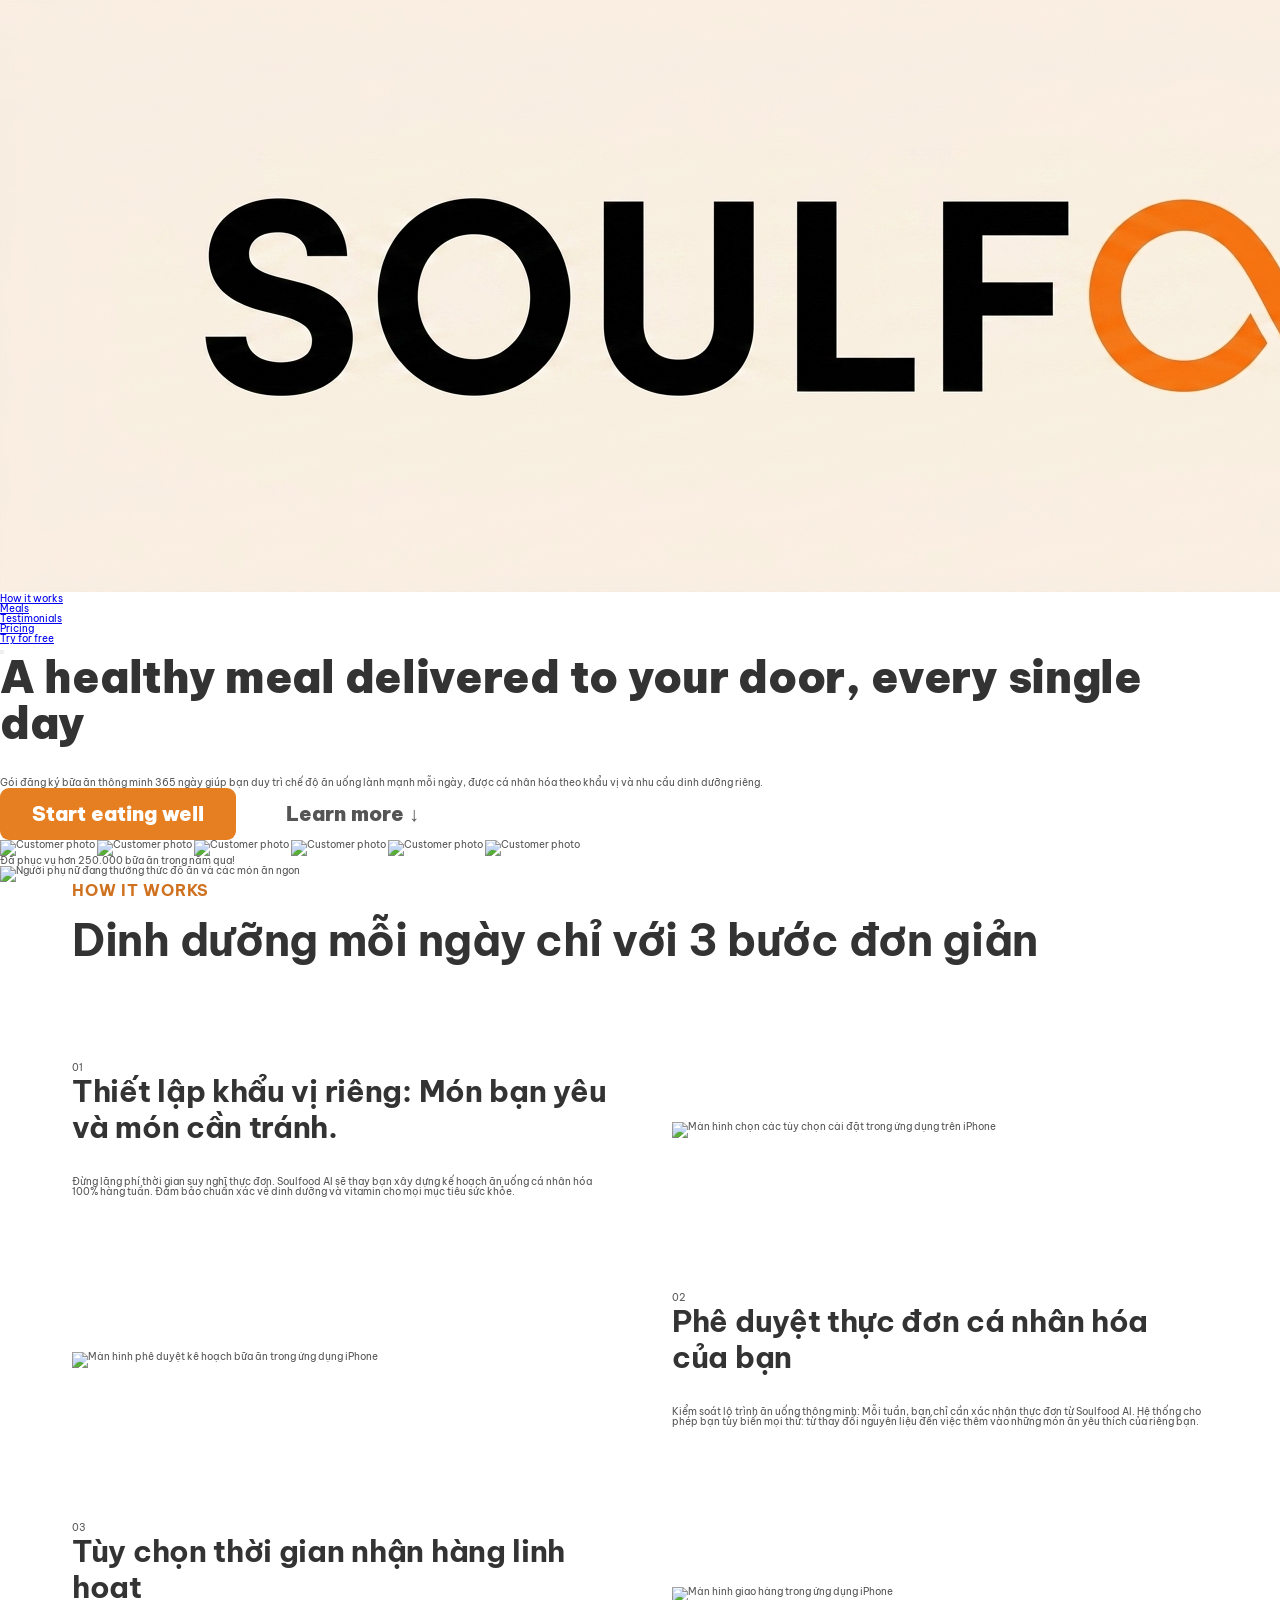
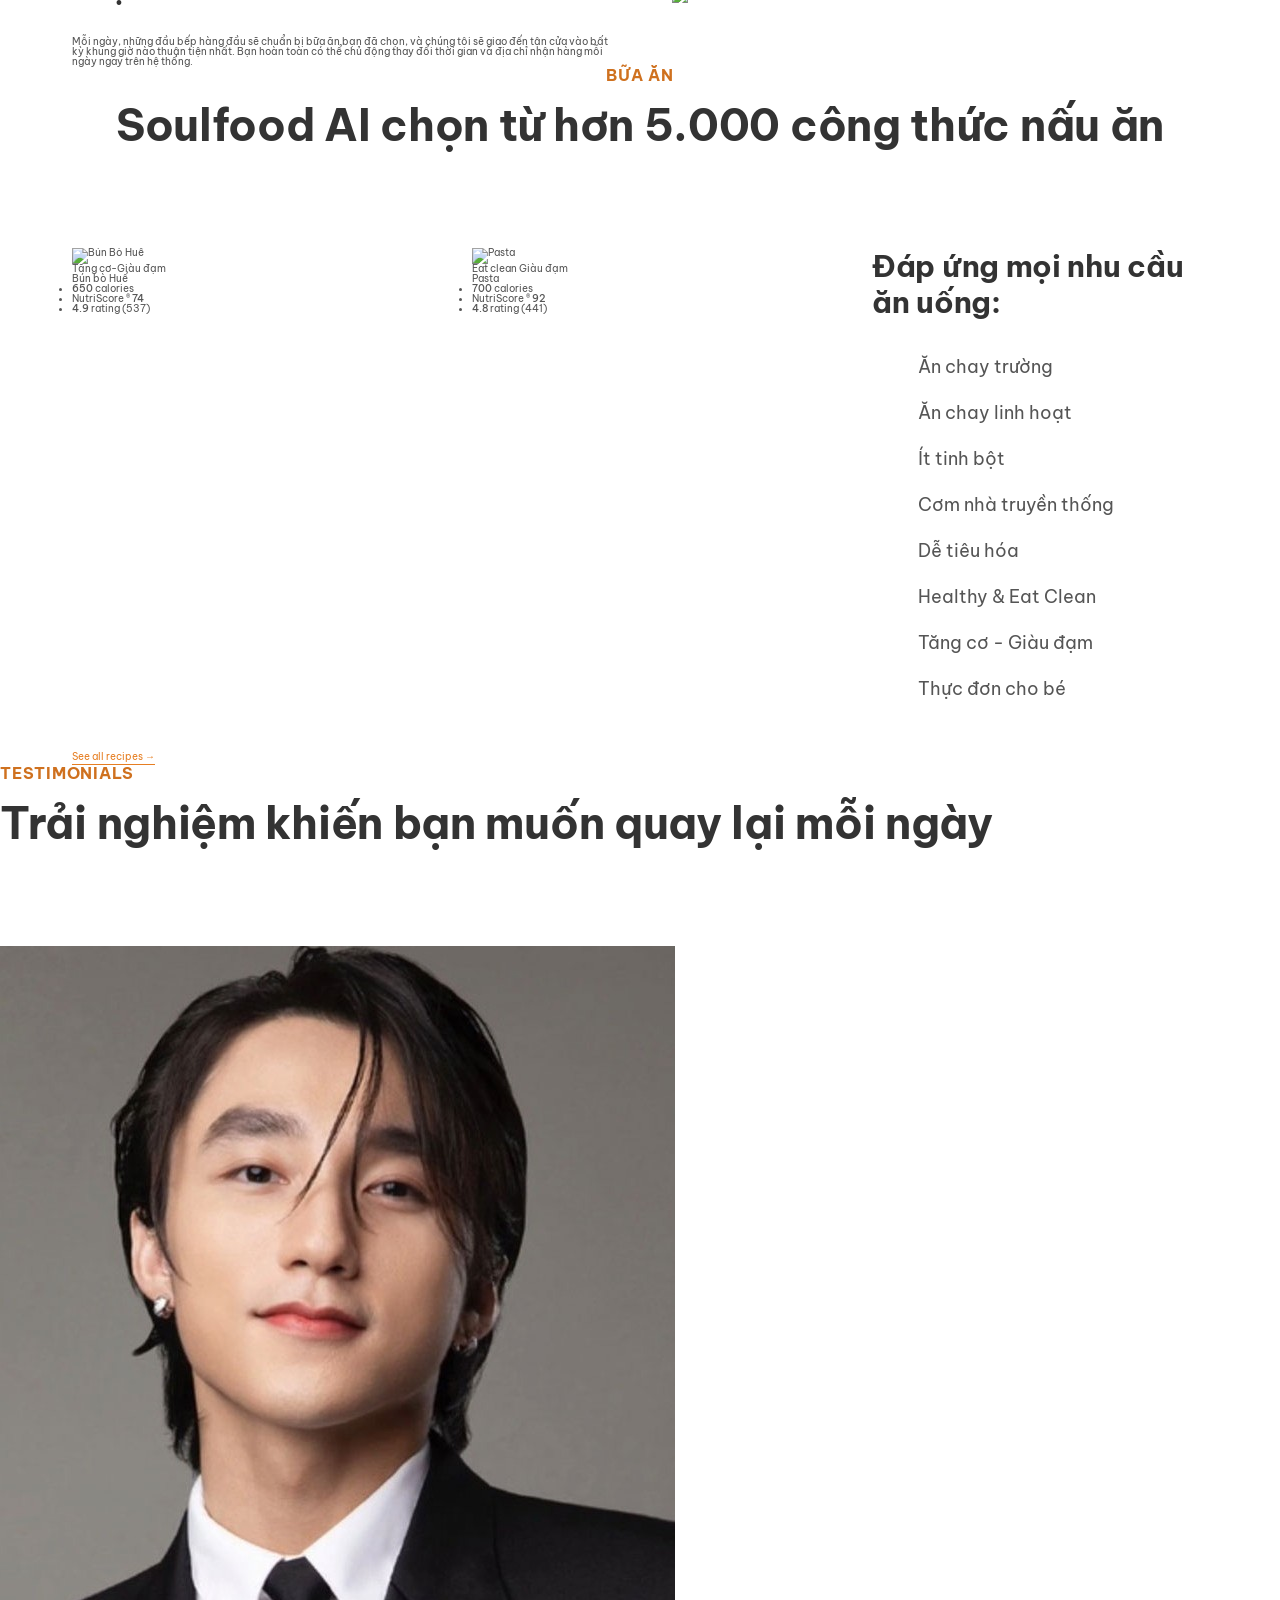
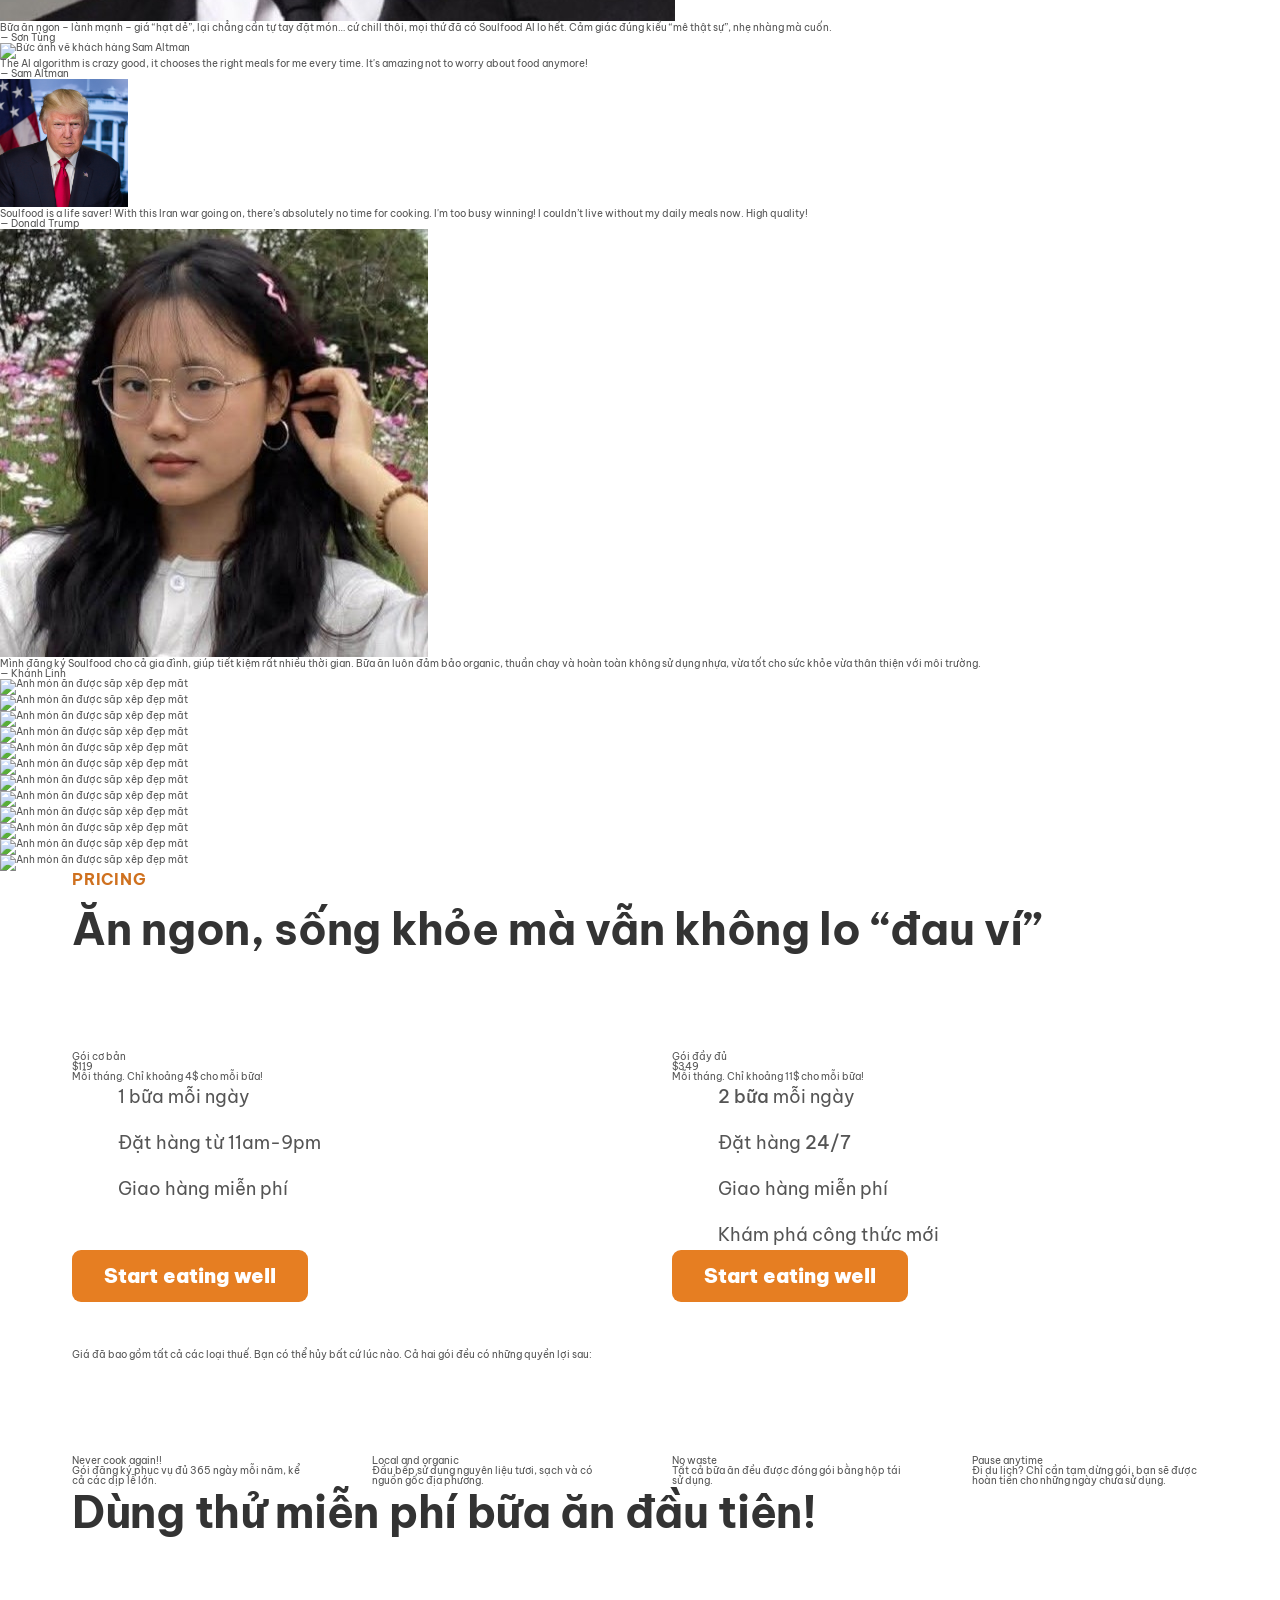
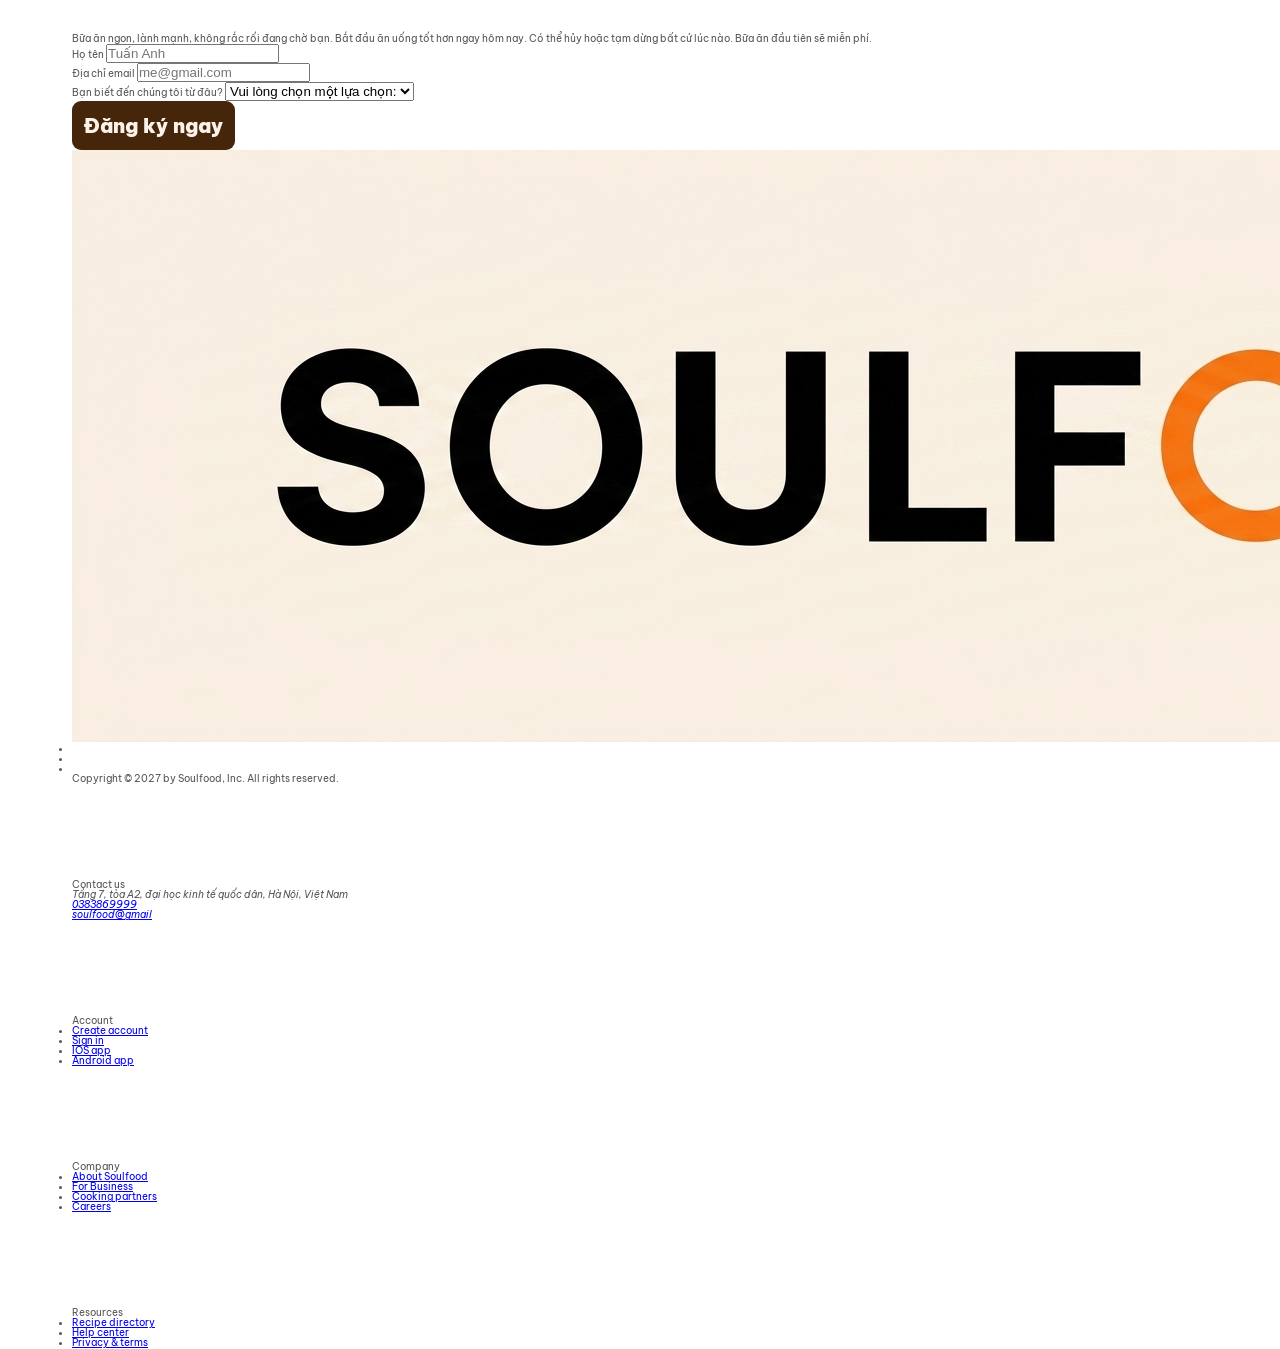
==== commit aba80ff9: "xóa các module thừa" ====
--- a/index.html
+++ b/index.html
@@ -1,4 +1,3 @@
-
 <!doctype html>
 <html lang="vi">
   <head>
@@ -6,21 +5,25 @@
     <meta http-equiv="X-UA-Compatible" content="IE=edge" />
     <meta
       name="description"
-      content="Soulfood is an AI-powered food subscription that will make you eat healthy again, 365 days per year. It's tailored to your personal tastes and nutritional needs."
+      content="Soulfood là dịch vụ đăng ký suất ăn ứng dụng trí tuệ nhân tạo (AI), giúp bạn tìm lại thói quen ăn uống lành mạnh suốt 365 ngày trong năm. Các bữa ăn được thiết kế riêng để hoàn toàn phù hợp với khẩu vị và nhu cầu dinh dưỡng của cá nhân bạn"
     />
-    <!-- Always include this line of code!!! -->
+    <!--Hãy luôn bao gồm dòng này trong mã code vì nó rất quan trọng trong thiết kế đáp ứng -->
     <meta name="viewport" content="width=device-width, initial-scale=1.0" />
+
     <link rel="icon" href="img/favicon.png" />
     <link rel="apple-touch-icon" href="img/apple-touch-icon.png" />
     <link rel="manifest" href="manifest.webmanifest" />
+
     <link rel="preconnect" href="https://fonts.gstatic.com" />
     <link
       href="https://fonts.googleapis.com/css2?family=Be+Vietnam+Pro:wght@400;500;600;700&display=swap"
       rel="stylesheet"
     />
+
     <link rel="stylesheet" href="css/style.css" />
     <link rel="stylesheet" href="css/general.css" />
     <link rel="stylesheet" href="css/queries.css" />
+
     <script
       type="module"
       src="https://unpkg.com/ionicons@5.4.0/dist/ionicons/ionicons.esm.js"
@@ -29,11 +32,13 @@
       nomodule=""
       src="https://unpkg.com/ionicons@5.4.0/dist/ionicons/ionicons.js"
     ></script>
+
     <script
       defer
       src="https://unpkg.com/smoothscroll-polyfill@0.4.4/dist/smoothscroll.min.js"
     ></script>
     <script defer src="js/script.js"></script>
+
     <title>SoulFood</title>
   </head>
   <body>
@@ -52,11 +57,13 @@
           <li><a class="main-nav-link nav-cta" href="#cta">Try for free</a></li>
         </ul>
       </nav>
+<!-- button for mobile -->
       <button class="btn-mobile-nav">
-        <ion-icon class="icon-mobile-nav" name="menu-outline"></ion-icon>
-        <ion-icon class="icon-mobile-nav" name="close-outline"></ion-icon>
+        <ion-icon class="icon-mobile-nav" name="menu-outline"></ion-icon> <!--menu icon-->
+        <ion-icon class="icon-mobile-nav" name="close-outline"></ion-icon> <!--close icon-->
       </button>
     </header>
+
     <main>
       <section class="section-hero">
         <div class="hero">
@@ -91,11 +98,12 @@
             <img
               src="img/hero.png"
               class="hero-img"
-              alt="woman enjoying food, meals in storage container, and food bowls on a table"
+              alt="Người phụ nữ đang thưởng thức đồ ăn và các món ăn ngon"
             />
           </div>
         </div>
       </section>
+
       <section class="section-how" id="how">
         <div class="container">
           <span class="subheading">How it works</span>
@@ -103,8 +111,9 @@
             Dinh dưỡng mỗi ngày chỉ với 3 bước đơn giản
           </h2>
         </div>
+
         <div class="container grid grid--2-cols grid--center-v">
-          <!-- STEP 01 -->
+          <!-- Bước 1 -->
           <div class="step-text-box">
             <p class="step-number">01</p>
             <h3 class="heading-tertiary">
@@ -120,17 +129,16 @@
             <img
               src="img/app/app-screen-1.png"
               class="step-img"
-              alt="iPhone app
-            preferences selection screen"
-            />
-          </div>
-          <!-- STEP 02 -->
+              alt="Màn hình chọn các tùy chọn cài đặt trong ứng dụng trên iPhone"
+            />
+          </div>
+
+          <!-- Bước 02 -->
           <div class="step-img-box">
             <img
               src="img/app/app-screen-2.png"
               class="step-img"
-              alt="iPhone app
-            meal approving plan screen"
+              alt="Màn hình phê duyệt kế hoạch bữa ăn trong ứng dụng iPhone"
             />
           </div>
           <div class="step-text-box">
@@ -145,6 +153,7 @@
               thích của riêng bạn.
             </p>
           </div>
+
           <!-- STEP 03 -->
           <div class="step-text-box">
             <p class="step-number">03</p>
@@ -162,12 +171,12 @@
             <img
               src="img/app/app-screen-3.png"
               class="step-img"
-              alt="iPhone app
-            delivery screen"
+              alt="Màn hình giao hàng trong ứng dụng iPhone"
             />
           </div>
         </div>
       </section>
+
       <section class="section-meals" id="meals">
         <div class="container center-text">
           <span class="subheading">Bữa ăn</span>
@@ -175,12 +184,13 @@
             Soulfood AI chọn từ hơn 5.000 công thức nấu ăn
           </h2>
         </div>
+
         <div class="container grid grid--3-cols margin-bottom-md">
           <div class="meal">
             <img
               src="img/meals/meal-1.jpg"
               class="meal-img"
-              alt="Japanese Gyozas"
+              alt="Bún Bò Huế"
               width="700"
             />
             <div class="meal-content">
@@ -207,6 +217,7 @@
               </ul>
             </div>
           </div>
+
           <div class="meal">
             <img src="img/meals/meal-2.jpg" class="meal-img" alt="Pasta" />
             <div class="meal-content">
@@ -234,6 +245,7 @@
               </ul>
             </div>
           </div>
+
           <div class="diets">
             <h3 class="heading-tertiary">Đáp ứng mọi nhu cầu ăn uống:</h3>
             <ul class="list">
@@ -272,21 +284,24 @@
             </ul>
           </div>
         </div>
+
         <div class="container all-recipes">
           <a href="#" class="link">See all recipes &rarr;</a>
         </div>
       </section>
+
       <section class="section-testimonials" id="testimonials">
         <div class="testimonials-container">
           <span class="subheading">Testimonials</span>
           <h2 class="heading-secondary">
             Trải nghiệm khiến bạn muốn quay lại mỗi ngày
           </h2>
+
           <div class="testimonials">
             <figure class="testimonial">
               <img
                 class="testimonial-img"
-                alt="Photo of customer Son Tung"
+                alt="bức ảnh về khách hàng Sơn Tùng"
                 src="img/customers/sontung.jpg"
               />
               <blockquote class="testimonial-text">
@@ -296,10 +311,11 @@
               </blockquote>
               <p class="testimonial-name">&mdash; Sơn Tùng</p>
             </figure>
+
             <figure class="testimonial">
               <img
                 class="testimonial-img"
-                alt="Photo of customer Sam Altman"
+                alt="Bức ảnh về khách hàng Sam Altman"
                 src="img/customers/sam.jpg"
               />
               <blockquote class="testimonial-text">
@@ -308,10 +324,11 @@
               </blockquote>
               <p class="testimonial-name">&mdash; Sam Altman</p>
             </figure>
+
             <figure class="testimonial">
               <img
                 class="testimonial-img"
-                alt="Photo of customer Donald Trump"
+                alt="Bức ảnh về khách hàng Donald Trump"
                 src="img/customers/trump.jpg"
                 width="128"
               />
@@ -322,10 +339,11 @@
               </blockquote>
               <p class="testimonial-name">&mdash; Donald Trump</p>
             </figure>
+
             <figure class="testimonial">
               <img
                 class="testimonial-img"
-                alt="Photo of customer Khanh Linh"
+                alt="Bức ảnh về khách hàng Khanh Linh"
                 src="img/customers/khanhlinh.jpg"
               />
               <blockquote class="testimonial-text">
@@ -338,94 +356,83 @@
             </figure>
           </div>
         </div>
+
         <div class="gallery">
           <figure class="gallery-item">
             <img
               src="img/gallery/gallery-1.jpg"
-              alt="Photo of beautifully
-            arranged food"
-            />
-            <!-- <figcaption>Caption</figcaption> -->
+              alt="Ảnh món ăn được sắp xếp đẹp mắt""
+            />
           </figure>
           <figure class="gallery-item">
             <img
               src="img/gallery/gallery-2.jpg"
-              alt="Photo of beautifully
-            arranged food"
+              alt="Ảnh món ăn được sắp xếp đẹp mắt""
             />
           </figure>
           <figure class="gallery-item">
             <img
               src="img/gallery/gallery-3.jpg"
-              alt="Photo of beautifully
-            arranged food"
+              alt="Ảnh món ăn được sắp xếp đẹp mắt""
             />
           </figure>
           <figure class="gallery-item">
             <img
               src="img/gallery/gallery-4.jpg"
-              alt="Photo of beautifully
-            arranged food"
+              alt="Ảnh món ăn được sắp xếp đẹp mắt""
             />
           </figure>
           <figure class="gallery-item">
             <img
               src="img/gallery/gallery-5.jpg"
-              alt="Photo of beautifully
-            arranged food"
+              alt="Ảnh món ăn được sắp xếp đẹp mắt""
             />
           </figure>
           <figure class="gallery-item">
             <img
               src="img/gallery/gallery-6.jpg"
-              alt="Photo of beautifully
-            arranged food"
+              alt="Ảnh món ăn được sắp xếp đẹp mắt""
             />
           </figure>
           <figure class="gallery-item">
             <img
               src="img/gallery/gallery-7.jpg"
-              alt="Photo of beautifully
-            arranged food"
+              alt="Ảnh món ăn được sắp xếp đẹp mắt""
             />
           </figure>
           <figure class="gallery-item">
             <img
               src="img/gallery/gallery-8.jpg"
-              alt="Photo of beautifully
-            arranged food"
+              alt="Ảnh món ăn được sắp xếp đẹp mắt""
             />
           </figure>
           <figure class="gallery-item">
             <img
               src="img/gallery/gallery-9.jpg"
-              alt="Photo of beautifully
-            arranged food"
+              alt="Ảnh món ăn được sắp xếp đẹp mắt""
             />
           </figure>
           <figure class="gallery-item">
             <img
               src="img/gallery/gallery-10.jpg"
-              alt="Photo of beautifully
-            arranged food"
+              alt="Ảnh món ăn được sắp xếp đẹp mắt""
             />
           </figure>
           <figure class="gallery-item">
             <img
               src="img/gallery/gallery-11.jpg"
-              alt="Photo of beautifully
-            arranged food"
+              alt="Ảnh món ăn được sắp xếp đẹp mắt""
             />
           </figure>
           <figure class="gallery-item">
             <img
               src="img/gallery/gallery-12.jpg"
-              alt="Photo of beautifully
-            arranged food"
+              alt="Ảnh món ăn được sắp xếp đẹp mắt""
             />
           </figure>
         </div>
       </section>
+
       <section class="section-pricing" id="pricing">
         <div class="container">
           <span class="subheading">Pricing</span>
@@ -433,6 +440,7 @@
             Ăn ngon, sống khỏe mà vẫn không lo “đau ví”
           </h2>
         </div>
+
         <div class="container grid grid--2-cols margin-bottom-md">
           <div class="pricing-plan pricing-plan--starter">
             <header class="plan-header">
@@ -458,9 +466,10 @@
               </li>
             </ul>
             <div class="plan-sing-up">
-              <a href="javascript:void(0)" class="btn btn--full btn-pricing">Start eating well</a>
+              <a href="#" class="btn btn--full">Start eating well</a>
             </div>
           </div>
+
           <div class="pricing-plan pricing-plan--complete">
             <header class="plan-header">
               <p class="plan-name">Gói đầy đủ</p>
@@ -486,16 +495,18 @@
               </li>
             </ul>
             <div class="plan-sing-up">
-              <a href="javascript:void(0)"class="btn btn--full btn-pricing">Start eating well</a>
+              <a href="#" class="btn btn--full">Start eating well</a>
             </div>
           </div>
         </div>
+
         <div class="container grid">
           <aside class="plan-details">
             Giá đã bao gồm tất cả các loại thuế. Bạn có thể hủy bất cứ lúc nào.
             Cả hai gói đều có những quyền lợi sau:
           </aside>
         </div>
+
         <div class="container grid grid--4-cols">
           <div class="feature">
             <ion-icon class="feature-icon" name="infinite-outline"></ion-icon>
@@ -529,135 +540,6 @@
         </div>
       </section>
 
-
-<div id="pricingModal" class="p-modal-wrapper">
-    <div class="p-modal-box">
-        <span id="closeModal" class="p-close-btn">&times;</span>
-        
-        <div class="p-header">
-            <h2>Đăng ký hội viên</h2>
-            <p>Khởi đầu lối sống lành mạnh cùng SoulFood</p>
-        </div>
-        <div class="p-scroll-body">
-            <form id="pricingForm" class="p-form">
-                <div class="p-form-group">
-                    <label>Gói dịch vụ đã chọn</label>
-                    <input type="text" id="selectedPlan" readonly class="p-input-readonly">
-                </div>
-                <div class="p-form-group">
-                    <label>Họ và tên</label>
-                    <input type="text" id="p-name" placeholder="Name" required class="white-input">
-                </div>
-                <div class="p-form-group">
-                    <label>Số điện thoại</label>
-                    <input type="tel" id="p-phone" placeholder="09xxxxxxxx" required class="white-input">
-                </div>
-                <div class="p-form-group">
-                    <label>Địa chỉ Email</label>
-                    <input type="email" id="sample-email" placeholder="me@gmail.com" required class="white-input">
-                </div>
-                <div class="p-form-group">
-                    <label>Ghi chú yêu cầu</label>
-                    <textarea id="p-note" rows="2" placeholder="..." class="white-input"></textarea>
-                </div>
-                <button type="submit" class="btn-submit">Xác nhận đăng ký ngay</button>
-            </form>
-        </div>
-    </div>
-    <style>
-        .p-modal-wrapper {
-            display: none; 
-            position: fixed;
-            top: 0; left: 0;
-            width: 100%; height: 100%;
-            background: rgba(0, 0, 0, 0.7);
-            backdrop-filter: blur(10px);
-            z-index: 1000000;
-            display: none; 
-            align-items: center; 
-            justify-content: center;
-        }
-        .p-modal-box {
-            background-color: #fdf2e9;
-            width: 95%;
-            max-width: 500px; 
-            max-height: 90vh;
-            border-radius: 20px;
-            box-shadow: 0 40px 80px rgba(0,0,0,0.5);
-            position: relative;
-            display: flex;
-            flex-direction: column;
-            overflow: hidden;
-            margin: auto;
-        }
-        .p-header {
-            background-color: #e67e22;
-            padding: 2.5rem;
-            text-align: center;
-            color: #fff;
-            flex-shrink: 0;
-        }
-        .p-header h2 { font-size: 2.4rem; color: #fff; margin-bottom: 0.5rem; }
-        .p-scroll-body {
-            padding: 2.5rem 3.5rem;
-            overflow-y: auto;
-            flex-grow: 1;
-        }
-        .p-form-group { 
-            display: flex; 
-            flex-direction: column; 
-            margin-bottom: 2rem; 
-        }
-        .p-form-group label {
-font-size: 1.4rem; 
-            font-weight: 700; 
-            margin-bottom: 0.8rem; 
-            color: #45260a; 
-        }
-        .white-input {
-            padding: 1.3rem;
-            background: #ffffff !important;
-            border: 1px solid #ddd;
-            border-radius: 10px;
-            font-size: 1.6rem;
-            color: #000 !important;
-            width: 100%;
-            font-family: inherit;
-        }
-        .p-input-readonly {
-            background: #eee !important;
-            color: #e67e22 !important;
-            font-weight: 800;
-            border: 2px dashed #e67e22 !important;
-            text-align: center;
-            padding: 1.2rem;
-            border-radius: 10px;
-        }
-        .btn-submit {
-            width: 100%;
-            background-color: #45260a;
-            color: #fff;
-            padding: 1.8rem;
-            border: none;
-            border-radius: 10px;
-            font-size: 1.8rem;
-            font-weight: 700;
-            cursor: pointer;
-            margin-top: 1rem;
-            transition: 0.3s;
-        }
-        .btn-submit:hover { background-color: #000; }
-        .p-close-btn {
-            position: absolute;
-            top: 1.2rem; right: 1.5rem;
-            font-size: 3rem; color: #fff;
-            cursor: pointer; z-index: 100;
-        }
-        /* Tùy chỉnh thanh cuộn */
-        .p-scroll-body::-webkit-scrollbar { width: 6px; }
-        .p-scroll-body::-webkit-scrollbar-thumb { background: #e67e22; border-radius: 10px; }
-    </style>
-</div>
       <section class="section-cta" id="cta">
         <div class="container">
           <div class="cta">
@@ -670,6 +552,7 @@
                 uống tốt hơn ngay hôm nay. Có thể hủy hoặc tạm dừng bất cứ lúc
                 nào. Bữa ăn đầu tiên sẽ miễn phí.
               </p>
+
               <form class="cta-form" name="sign-up" netlify>
                 <div>
                   <label for="full-name">Họ tên</label>
@@ -680,6 +563,7 @@
                     required
                   />
                 </div>
+
                 <div>
                   <label for="email">Địa chỉ email</label>
                   <input
@@ -689,6 +573,7 @@
                     required
                   />
                 </div>
+
                 <div>
                   <label for="select-where"
                     >Bạn biết đến chúng tôi từ đâu?</label
@@ -702,9 +587,8 @@
                     <option value="others">Khác</option>
                   </select>
                 </div>
+
                 <button class="btn btn--form">Đăng ký ngay</button>
-                <!-- <input type="checkbox" />
-                <input type="number" /> -->
               </form>
             </div>
             <div
@@ -716,12 +600,14 @@
         </div>
       </section>
     </main>
+
     <footer class="footer">
       <div class="container grid grid--footer">
         <div class="logo-col">
           <a href="#" class="footer-logo">
             <img class="logo" alt="Soulfood logo" src="img/soulfood.png" />
           </a>
+
           <ul class="social-links">
             <li>
               <a class="footer-link" href="#"
@@ -739,6 +625,7 @@
               ></a>
             </li>
           </ul>
+
           <p class="copyright">
             Copyright &copy; 2027 by Soulfood, Inc. All rights reserved.
           </p>
@@ -766,6 +653,7 @@
             <li><a class="footer-link" href="#">Android app</a></li>
           </ul>
         </nav>
+
         <nav class="nav-col">
           <p class="footer-heading">Company</p>
           <ul class="footer-nav">
@@ -775,6 +663,7 @@
             <li><a class="footer-link" href="#">Careers</a></li>
           </ul>
         </nav>
+
         <nav class="nav-col">
           <p class="footer-heading">Resources</p>
           <ul class="footer-nav">
@@ -785,174 +674,5 @@
         </nav>
       </div>
     </footer>
-    ------------------------------
-    <!-- RESPONSIVE  -->
-<style>
-    .btn-mobile-nav {
-        display: none;
-        font-size: 3.6rem;
-        background: none;
-        border: none;
-        cursor: pointer;
-        color: #333;
-        padding: 0.5rem;
-    }
-    /* Tablet */
-    @media (max-width: 1024px) {
-        .hero, .step {
-            grid-template-columns: 1fr;
-            text-align: center;
-            gap: 4.8rem;
-        }
-    }
-    /* Điện thoại */
-    @media (max-width: 768px) {
-        html { font-size: 54%; }
-        
-        .header {
-            height: 7.2rem;
-            padding: 0 2rem;
-        }
-        
-        .main-nav-list {
-            position: fixed;
-            top: 7.2rem;
-            left: 100%;
-            width: 100%;
-            height: calc(100vh - 7.2rem);
-            background-color: #fdf2e9;
-            flex-direction: column;
-            justify-content: center;
-            align-items: center;
-            gap: 6rem;
-            transition: all 0.4s ease;
-            box-shadow: 0 10px 30px rgba(0,0,0,0.15);
-            z-index: 999;
-        }
-        
-        .main-nav-list.open {
-            left: 0;
-        }
-        
-        .btn-mobile-nav {
-            display: block;
-        }
-        
-        .heading-primary {
-            font-size: 3.6rem;
-            line-height: 1.1;
-        }
-        
-        section {
-            padding: 6rem 0;
-        }
-        
-        .container {
-            padding: 0 2rem;
-        }
-        
-        .meal-grid, .pricing-grid, .testimonial-grid {
-            grid-template-columns: 1fr;
-            gap: 2.4rem;
-        }
-        
-        .gallery {
-            grid-template-columns: repeat(auto-fit, minmax(18rem, 1fr));
-            gap: 1.2rem;
-        }
-    }
-    /* Điện thoại màn nhỏ */
-    @media (max-width: 480px) {
-        .heading-primary {
-            font-size: 3.2rem;
-        }
-        .btn {
-            padding: 1.4rem 2.8rem;
-            font-size: 1.8rem;
-        }
-    }
-    /* Style module phụ */
-    .module {
-        background: #fff;
-        padding: 4rem 2.4rem;
-        border-radius: 11px;
-        margin: 5rem auto;
-        max-width: 100%;
-        box-shadow: 0 2rem 6rem rgba(0,0,0,0.1);
-    }
-    .success-message {
-        display: none;
-        background: #51cf66;
-        color: white;
-        padding: 2rem;
-        border-radius: 9px;
-        margin-top: 2rem;
-        text-align: center;
-        font-size: 1.9rem;
-    }
-</style>
-<!-- MODULE PHỤ 1: THÔNG TIN ĐỘ PHỦ & SỐ LIỆU -->
-<section class="module">
-    <h2 class="heading-primary" style="text-align:center;">Thông tin về độ phủ & số liệu</h2>
-    <div style="display: grid; grid-template-columns: repeat(auto-fit, minmax(240px, 1fr)); gap: 2.4rem; text-align: center;">
-        <div>
-            <h3 style="font-size: 5.2rem; color: #e67e22; margin-bottom: 0.8rem;">365</h3>
-            <p style="font-size: 1.9rem;">Ngày phục vụ trong năm</p>
-        </div>
-        <div>
-<h3 style="font-size: 5.2rem; color: #e67e22; margin-bottom: 0.8rem;">250.000+</h3>
-            <p style="font-size: 1.9rem;">Bữa ăn đã giao</p>
-        </div>
-        <div>
-            <h3 style="font-size: 5.2rem; color: #e67e22; margin-bottom: 0.8rem;">5.000+</h3>
-            <p style="font-size: 1.9rem;">Công thức nấu ăn</p>
-        </div>
-    </div>
-</section>
-<!-- MODULE PHỤ 2: FREE SAMPLE MEAL FORM -->
-<section class="module">
-    <h2 class="heading-primary" style="text-align:center;">We offer a free sample meal</h2>
-    <form id="sampleForm" style="max-width: 560px; margin: 0 auto;">
-        <div style="margin-bottom: 2.4rem;">
-            <label style="display: block; margin-bottom: 0.8rem; font-size: 1.8rem;">Họ và tên</label>
-            <input type="text" id="name" placeholder="Nhập họ tên" style="width: 100%; padding: 1.4rem; border: 2px solid #ddd; border-radius: 9px; font-size: 1.8rem;" required>
-        </div>
-        <div style="margin-bottom: 2.4rem;">
-            <label style="display: block; margin-bottom: 0.8rem; font-size: 1.8rem;">Email</label>
-            <input type="email" id="email" placeholder="your@email.com" style="width: 100%; padding: 1.4rem; border: 2px solid #ddd; border-radius: 9px; font-size: 1.8rem;" required>
-        </div>
-        <button type="submit" class="btn btn--full" style="width: 100%; padding: 1.6rem;">Nhận bữa ăn mẫu miễn phí ngay</button>
-    </form>
-    <div id="successMsg" class="success-message">
-        Cảm ơn bạn! Bữa ăn mẫu đã được gửi về email thành công.
-    </div>
-</section>
-<!-- JAVASCRIPT -->
-<script>
-    // JS cho Menu Mobile
-    const mobileBtn = document.getElementById('mobile-btn');
-    const navList = document.getElementById('main-nav');
-    if (mobileBtn && navList) {
-        mobileBtn.addEventListener('click', () => {
-            navList.classList.toggle('open');
-            mobileBtn.textContent = navList.classList.contains('open') ? '✕' : '☰';
-        });
-    }
-    // JS cho Form
-    const sampleForm = document.getElementById('sampleForm');
-    const successMsg = document.getElementById('successMsg');
-    if (sampleForm && successMsg) {
-        sampleForm.addEventListener('submit', function(e) {
-            e.preventDefault();
-            sampleForm.style.display = 'none';
-            successMsg.style.display = 'block';
-            setTimeout(() => {
-                sampleForm.reset();
-                sampleForm.style.display = 'block';
-                successMsg.style.display = 'none';
-            }, 4000);
-        });
-    }
-</script>
   </body>
 </html>
--- a/css/general.css
+++ b/css/general.css
@@ -1,5 +1,5 @@
 /*
---- 01 TYPOGRAPHY SYSTEM
+--- 01 hệ thống chữ
 
 - Font sizes (px)
 10 / 12 / 14 / 16 / 18 / 20 / 24 / 30 / 36 / 44 / 52 / 62 / 74 / 86 / 98
@@ -65,11 +65,16 @@
 
 html {
   /* font-size: 10px; */
-
+  /* trick 62,5% */
   /* 10px / 16px = 0.625 = 62.5% */
-  /* Percentage of user's browser font-size setting */
+  /* tôn trọng thiết lập người dùng - Không viết thẳng 10px  */
+  /* khi người dùng vào cài đặt trình duyệt để tăng cỡ chữ 
+  (vì họ bị cận hoặc muốn đọc chữ to hơn), trang web của bạn sẽ bị lì, 
+  không chịu phóng to theo ý muốn của họ. */
   font-size: 62.5%;
   overflow-x: hidden;
+  /* overflow-x: hidden đảm bảo người dùng không thể kéo sang ngang, 
+  giữ cho trải nghiệm cuộn mượt mà theo chiều dọc. */
 }
 
 body {
@@ -78,16 +83,14 @@
   font-weight: 400;
   color: #555;
 
-  /* Only works if there is nothing absolutely positioned in relation to body */
+  /* Chỉ hoạt động nếu không có phần tử nào được đặt position: absolute liên quan đến body */
   overflow-x: hidden;
 }
 
 /**************************/
-/* GENRAL REUSABLE COMPONENTS */
-/**************************/
+/* CÁC THÀNH PHẦN TÁI SỬ DỤNG CHUNG */
 
 .container {
-  /* 1140px */
   max-width: 120rem;
   padding: 0 3.2rem;
   margin: 0 auto;
@@ -161,7 +164,7 @@
 .subheading {
   display: block;
   font-size: 1.6rem;
-  font-weight: 500;
+  font-weight: 700;
   color: #cf711f;
   text-transform: uppercase;
   margin-bottom: 1.6rem;
--- a/css/queries.css
+++ b/css/queries.css
@@ -1,9 +1,9 @@
-/* rem and em do NOT depend on html font-size in media queries! Instead, 1rem = 1em = 16px */
-
-/**************************/
-/* BELOW 1344px (Smaller desktops) */
-/**************************/
-
+/* rem và em không phụ thuộc vào kich thước phông chữ HTML trong các truy vấn Thay vào đó, 1rem = 1em =16px*/
+/**************************/
+/* DƯỚI 1344px (deskop nhỏ hơn)*/
+/**************************/
+
+/* 1350/16=84.35 nên lấy 84 luôn */
 @media (max-width: 84em) {
   .hero {
     max-width: 120rem;
@@ -19,7 +19,7 @@
 }
 
 /**************************/
-/* BELOW 1200px (Landscape Tablets) */
+/* DƯỚI 1200px (TABLET ngang) */
 /**************************/
 
 @media (max-width: 75em) {
@@ -59,7 +59,7 @@
 }
 
 /**************************/
-/* BELOW 944px (Tablets) */
+/* DƯỚI 944px (Tablets) */
 /**************************/
 
 @media (max-width: 59em) {
@@ -141,16 +141,16 @@
     transition: all 0.5s ease-in;
 
     /* Hide navigation */
-    /* Allows NO transitions at all */
+    /* Không cho phép bất kỳ hiệu ứng nào*/
     /* display: none; */
 
-    /* 1) Hide it visually */
+    /* 1) Ẩn nó đi về mặt hình ảnh*/
     opacity: 0;
 
-    /* 2) Make it unaccessible to mouse and keyboard */
+    /* 2) Không cho phép truy cập bằng chuột và bàn phím*/
     pointer-events: none;
 
-    /* 3) Hide it from screen readers */
+    /* 3)Ẩn nó khỏi trình đọc màn hình */
     visibility: hidden;
   }
 
@@ -181,7 +181,7 @@
 }
 
 /**************************/
-/* BELOW 704px (Smaller tablets) */
+/* Dưới 704px (Smaller tablets) */
 /**************************/
 
 @media (max-width: 44em) {
@@ -220,7 +220,7 @@
 }
 
 /**************************/
-/* BELOW 544px (Phones) */
+/* DƯỚI 544px (Phones) */
 /**************************/
 
 @media (max-width: 34em) {
@@ -253,7 +253,7 @@
   }
 
   .logos img {
-    height: 1.2rem;
+    height: 0.2rem;
   }
 
   .step-img-box:nth-child(2) {
